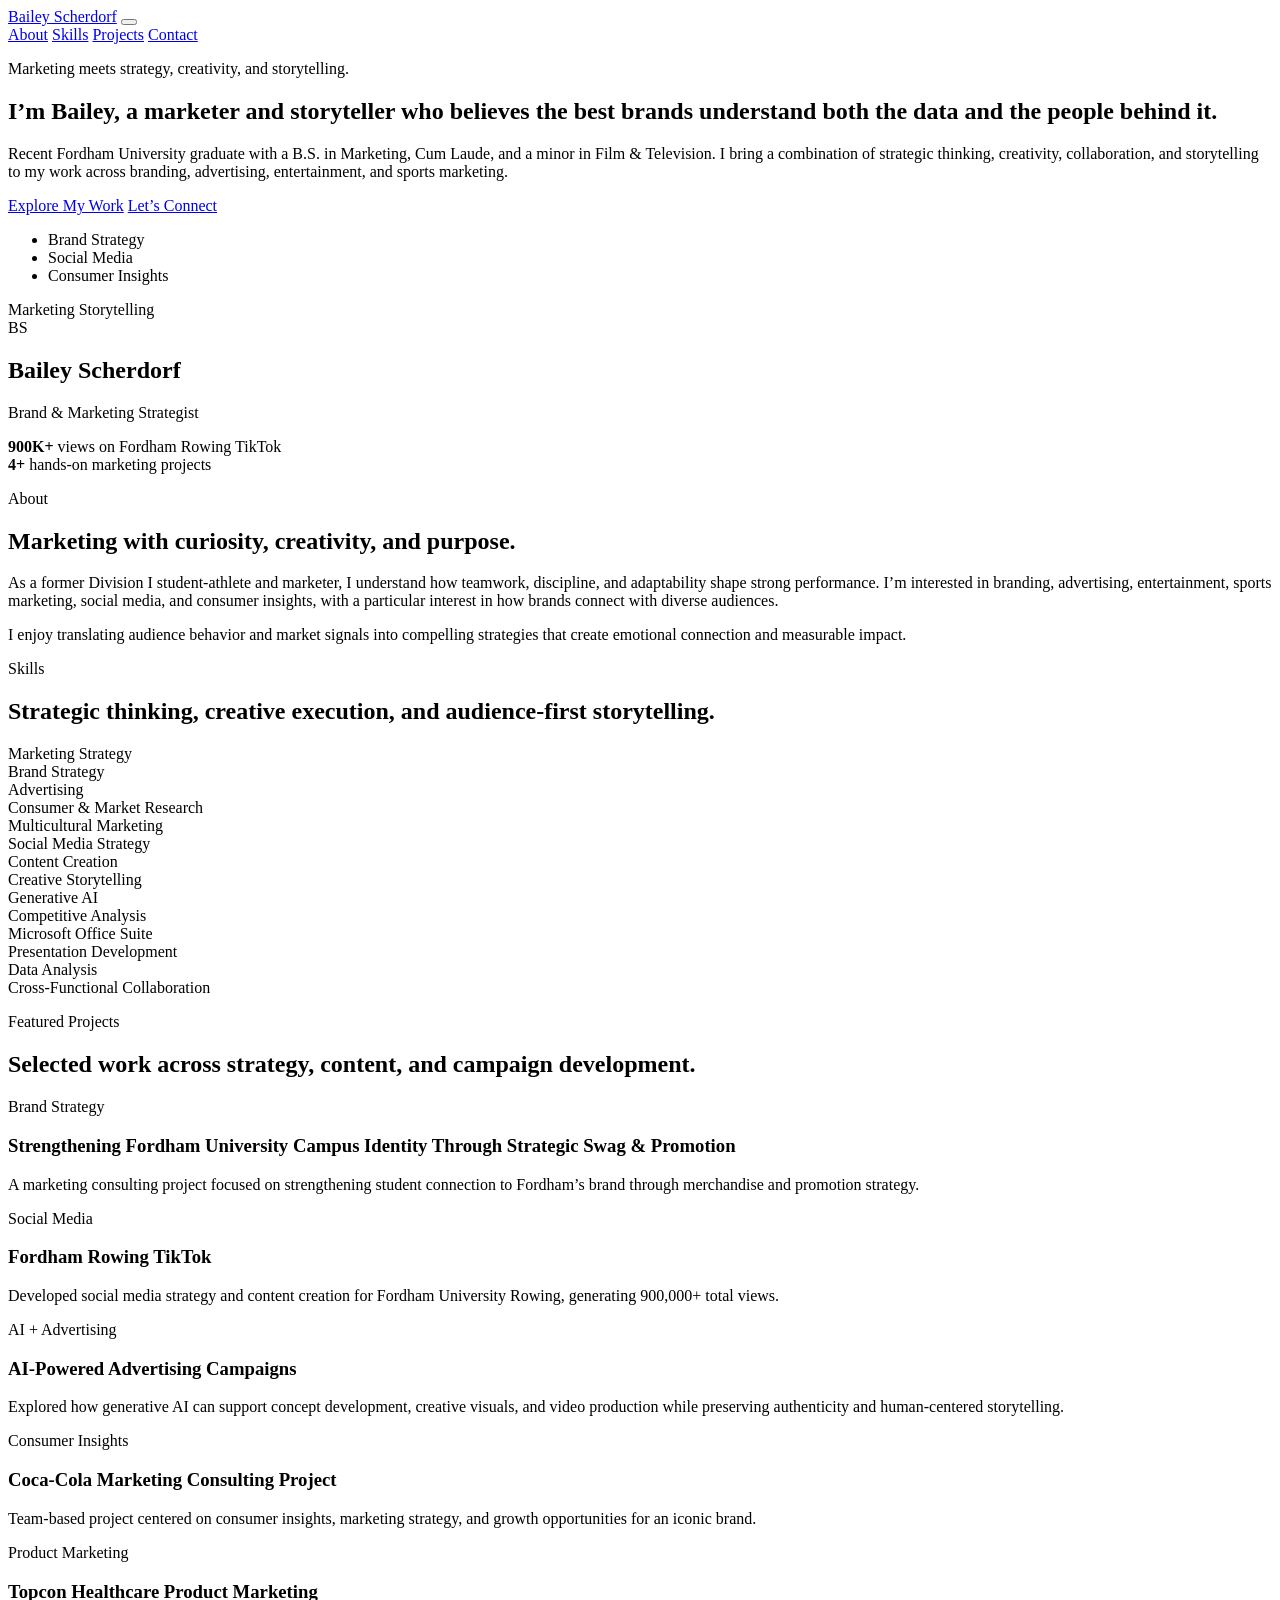
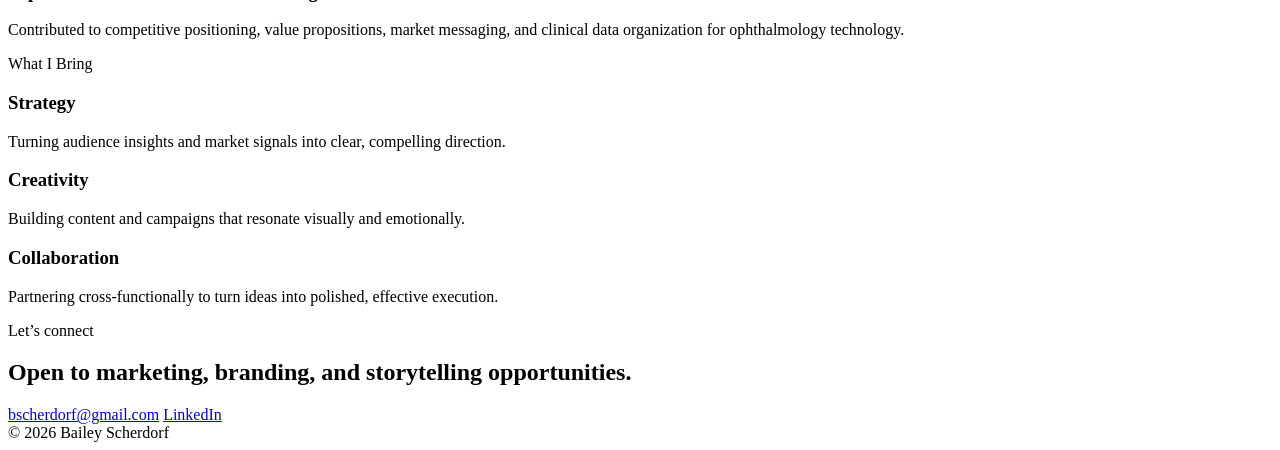
==== index.html @ f673b071 "Create portfolio website homepage" ====
<!DOCTYPE html>
<html lang="en">
  <head>
    <meta charset="UTF-8" />
    <meta name="viewport" content="width=device-width, initial-scale=1.0" />
    <meta
      name="description"
      content="Bailey Scherdorf is a marketer and storyteller focused on branding, advertising, sports marketing, and consumer insights."
    />
    <title>Bailey Scherdorf | Marketing Portfolio</title>
    <link rel="preconnect" href="https://fonts.googleapis.com" />
    <link rel="preconnect" href="https://fonts.gstatic.com" crossorigin />
    <link
      href="https://fonts.googleapis.com/css2?family=Inter:wght@400;500;600;700;800;900&display=swap"
      rel="stylesheet"
    />
    <link rel="stylesheet" href="styles.css" />
  </head>
  <body>
    <header class="site-header">
      <div class="container nav-wrap">
        <a href="#top" class="brand">Bailey Scherdorf</a>
        <button class="nav-toggle" aria-label="Toggle menu" aria-expanded="false">
          <span></span>
          <span></span>
          <span></span>
        </button>
        <nav class="site-nav">
          <a href="#about">About</a>
          <a href="#skills">Skills</a>
          <a href="#projects">Projects</a>
          <a href="#contact">Contact</a>
        </nav>
      </div>
    </header>

    <main id="top">
      <section class="hero">
        <div class="container hero-inner">
          <div class="hero-copy">
            <p class="eyebrow">Marketing meets strategy, creativity, and storytelling.</p>
            <h1>
              I’m Bailey, a marketer and storyteller who believes the best brands understand both
              the data and the people behind it.
            </h1>
            <p class="lead">
              Recent Fordham University graduate with a B.S. in Marketing, Cum Laude, and a minor
              in Film &amp; Television. I bring a combination of strategic thinking, creativity,
              collaboration, and storytelling to my work across branding, advertising, entertainment,
              and sports marketing.
            </p>
            <div class="cta-row">
              <a class="button primary" href="#projects">Explore My Work</a>
              <a class="button secondary" href="#contact">Let’s Connect</a>
            </div>
            <ul class="mini-list" aria-label="Core focus areas">
              <li>Brand Strategy</li>
              <li>Social Media</li>
              <li>Consumer Insights</li>
            </ul>
          </div>

          <div class="hero-panel" aria-label="Profile summary card">
            <div class="panel-top">
              <span class="badge">Marketing</span>
              <span class="badge soft">Storytelling</span>
            </div>
            <div class="profile-card">
              <div class="avatar">BS</div>
              <div>
                <h2>Bailey Scherdorf</h2>
                <p>Brand &amp; Marketing Strategist</p>
              </div>
            </div>
            <div class="stats-grid">
              <div>
                <strong>900K+</strong>
                <span>views on Fordham Rowing TikTok</span>
              </div>
              <div>
                <strong>4+</strong>
                <span>hands-on marketing projects</span>
              </div>
            </div>
          </div>
        </div>
      </section>

      <section id="about" class="section">
        <div class="container two-column">
          <div>
            <p class="section-label">About</p>
            <h2>Marketing with curiosity, creativity, and purpose.</h2>
          </div>
          <div>
            <p>
              As a former Division I student-athlete and marketer, I understand how teamwork,
              discipline, and adaptability shape strong performance. I’m interested in branding,
              advertising, entertainment, sports marketing, social media, and consumer insights,
              with a particular interest in how brands connect with diverse audiences.
            </p>
            <p>
              I enjoy translating audience behavior and market signals into compelling strategies that
              create emotional connection and measurable impact.
            </p>
          </div>
        </div>
      </section>

      <section id="skills" class="section alt">
        <div class="container">
          <p class="section-label">Skills</p>
          <h2>Strategic thinking, creative execution, and audience-first storytelling.</h2>
          <div class="skills-grid">
            <div class="skill-item">Marketing Strategy</div>
            <div class="skill-item">Brand Strategy</div>
            <div class="skill-item">Advertising</div>
            <div class="skill-item">Consumer &amp; Market Research</div>
            <div class="skill-item">Multicultural Marketing</div>
            <div class="skill-item">Social Media Strategy</div>
            <div class="skill-item">Content Creation</div>
            <div class="skill-item">Creative Storytelling</div>
            <div class="skill-item">Generative AI</div>
            <div class="skill-item">Competitive Analysis</div>
            <div class="skill-item">Microsoft Office Suite</div>
            <div class="skill-item">Presentation Development</div>
            <div class="skill-item">Data Analysis</div>
            <div class="skill-item">Cross-Functional Collaboration</div>
          </div>
        </div>
      </section>

      <section id="projects" class="section">
        <div class="container">
          <p class="section-label">Featured Projects</p>
          <h2>Selected work across strategy, content, and campaign development.</h2>

          <div class="projects-grid">
            <article class="project-card">
              <div class="project-tag">Brand Strategy</div>
              <h3>Strengthening Fordham University Campus Identity Through Strategic Swag &amp; Promotion</h3>
              <p>
                A marketing consulting project focused on strengthening student connection to
                Fordham’s brand through merchandise and promotion strategy.
              </p>
            </article>

            <article class="project-card">
              <div class="project-tag">Social Media</div>
              <h3>Fordham Rowing TikTok</h3>
              <p>
                Developed social media strategy and content creation for Fordham University Rowing,
                generating 900,000+ total views.
              </p>
            </article>

            <article class="project-card">
              <div class="project-tag">AI + Advertising</div>
              <h3>AI-Powered Advertising Campaigns</h3>
              <p>
                Explored how generative AI can support concept development, creative visuals, and
                video production while preserving authenticity and human-centered storytelling.
              </p>
            </article>

            <article class="project-card">
              <div class="project-tag">Consumer Insights</div>
              <h3>Coca-Cola Marketing Consulting Project</h3>
              <p>
                Team-based project centered on consumer insights, marketing strategy, and growth
                opportunities for an iconic brand.
              </p>
            </article>

            <article class="project-card">
              <div class="project-tag">Product Marketing</div>
              <h3>Topcon Healthcare Product Marketing</h3>
              <p>
                Contributed to competitive positioning, value propositions, market messaging, and
                clinical data organization for ophthalmology technology.
              </p>
            </article>
          </div>
        </div>
      </section>

      <section class="section alt">
        <div class="container">
          <p class="section-label">What I Bring</p>
          <div class="value-grid">
            <div class="value-card">
              <h3>Strategy</h3>
              <p>Turning audience insights and market signals into clear, compelling direction.</p>
            </div>
            <div class="value-card">
              <h3>Creativity</h3>
              <p>Building content and campaigns that resonate visually and emotionally.</p>
            </div>
            <div class="value-card">
              <h3>Collaboration</h3>
              <p>Partnering cross-functionally to turn ideas into polished, effective execution.</p>
            </div>
          </div>
        </div>
      </section>
    </main>

    <footer id="contact" class="site-footer">
      <div class="container footer-inner">
        <div>
          <p class="section-label">Let’s connect</p>
          <h2>Open to marketing, branding, and storytelling opportunities.</h2>
        </div>
        <div class="footer-links">
          <a href="mailto:bscherdorf@gmail.com">bscherdorf@gmail.com</a>
          <a href="https://www.linkedin.com/in/baileyscherdorf/" target="_blank" rel="noreferrer">LinkedIn</a>
        </div>
      </div>
      <div class="container bottom-bar">
        <span>© <span id="year"></span> Bailey Scherdorf</span>
      </div>
    </footer>

    <script src="script.js"></script>
  </body>
</html>
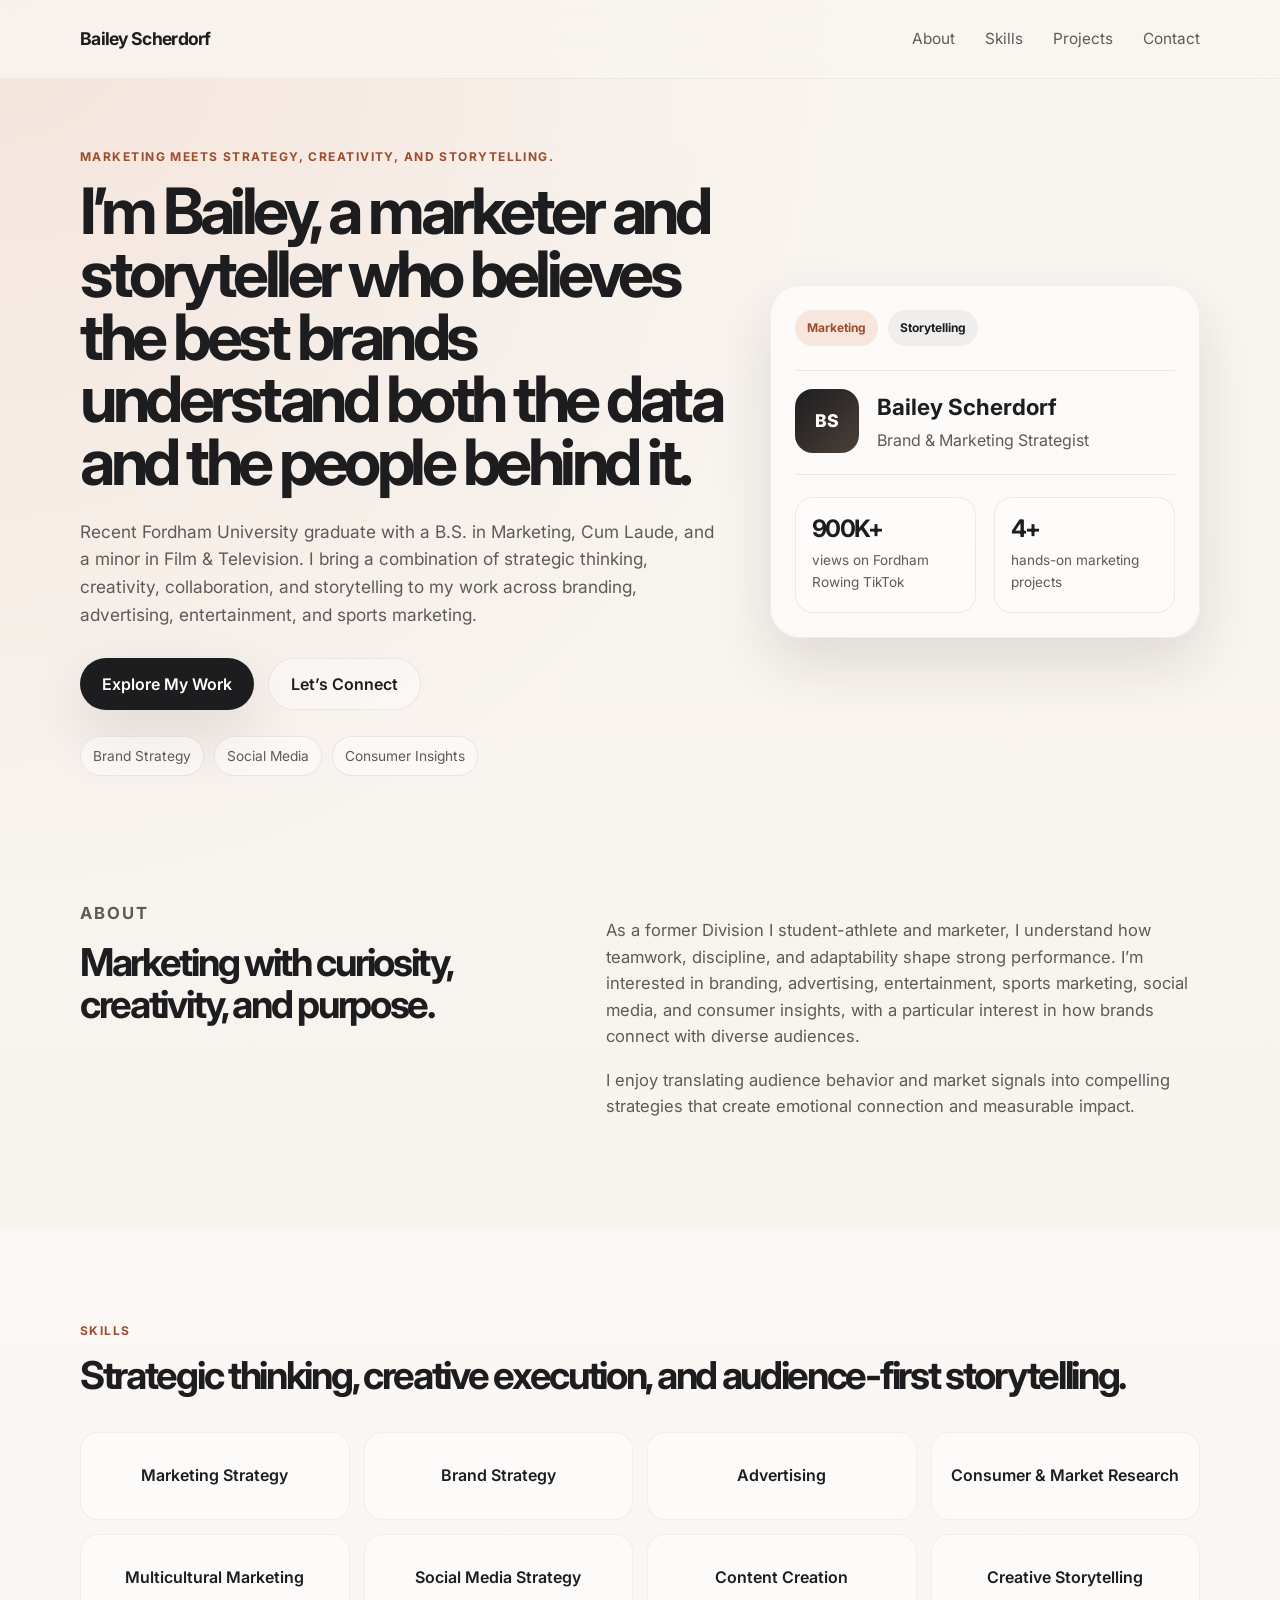
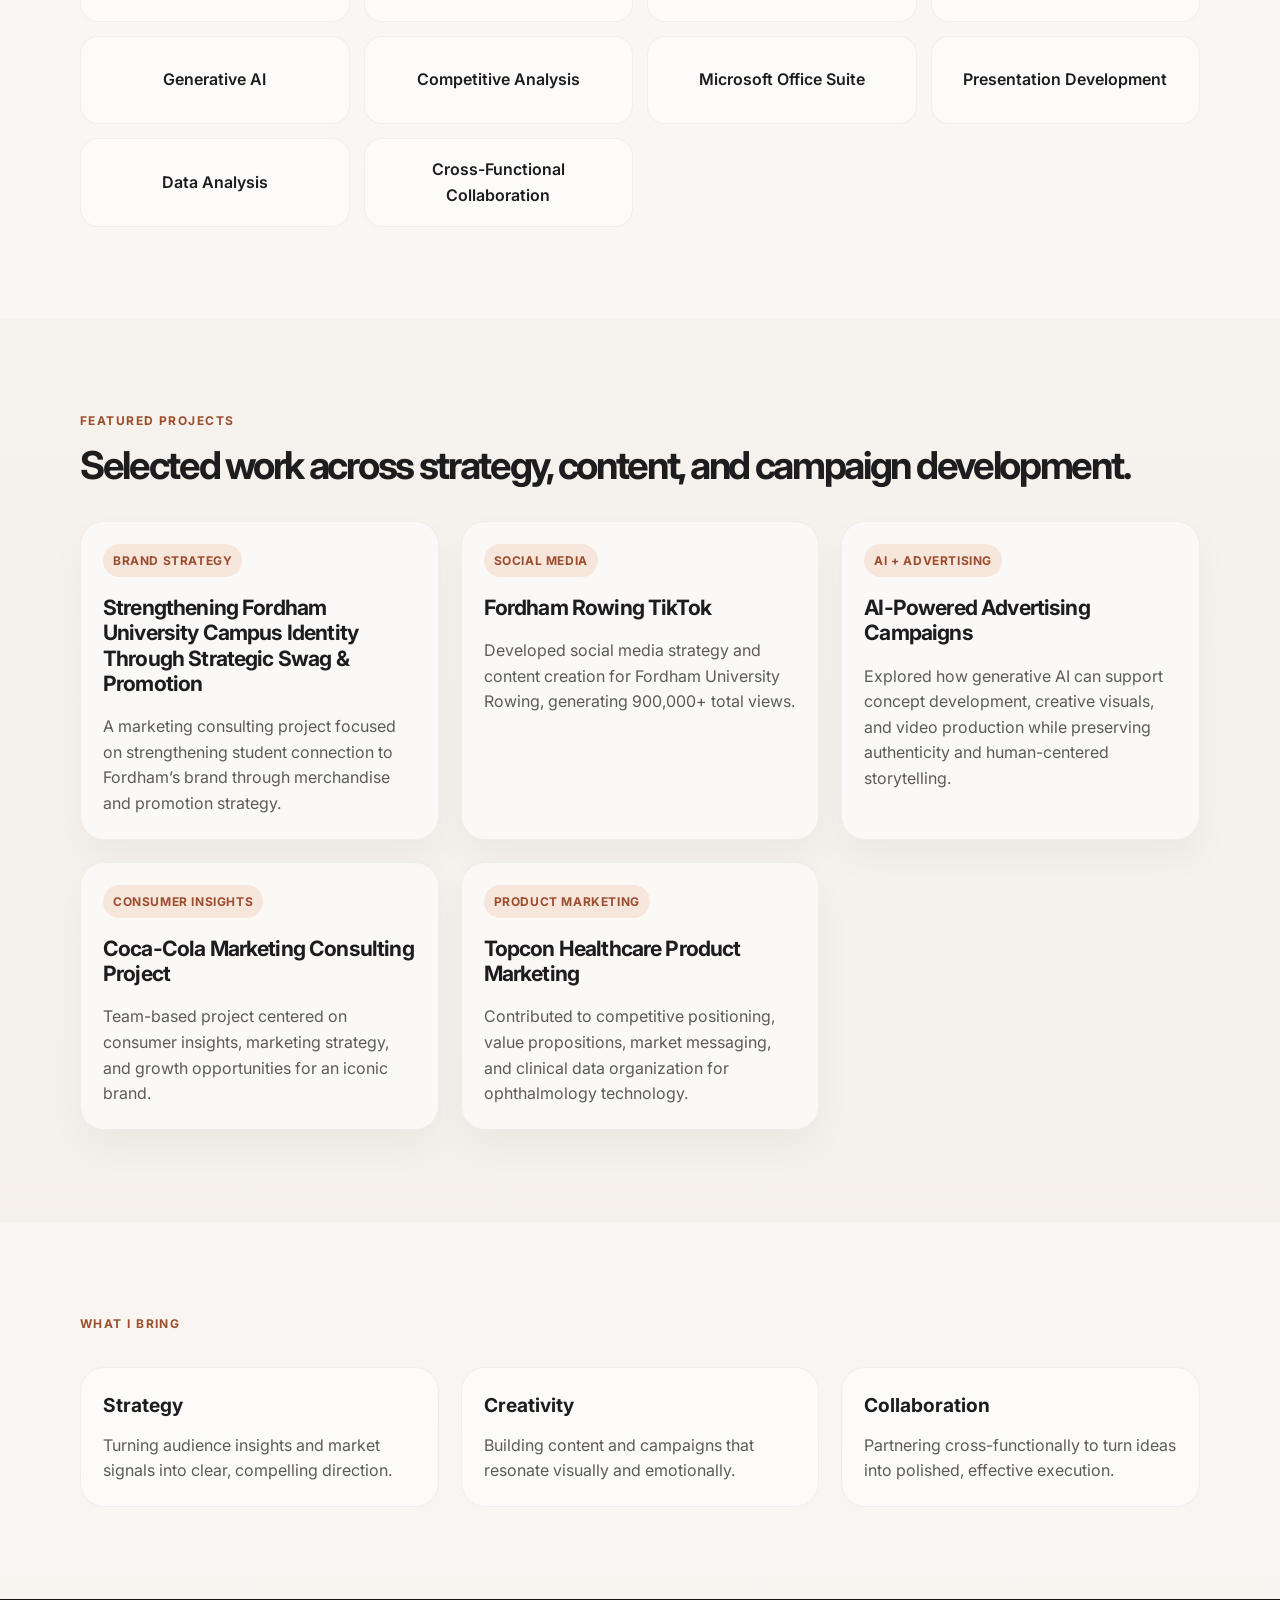
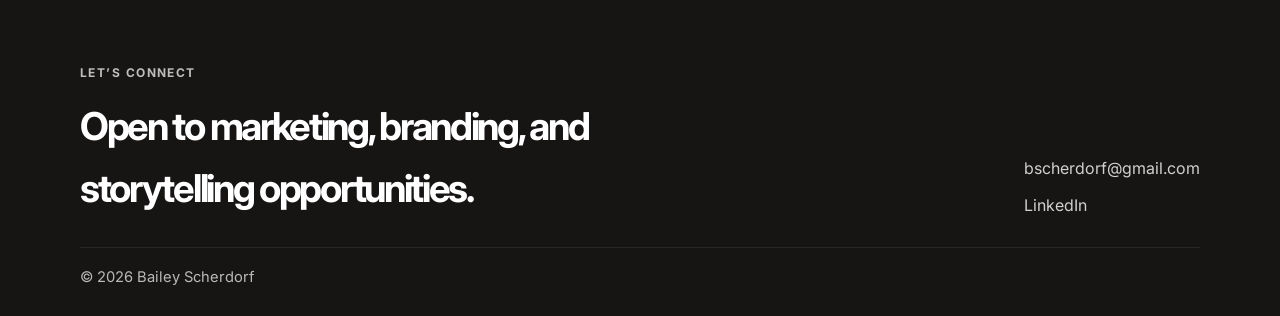
==== commit 33d7bd0b: "Add project detail pages and connect them from homepage" ====
--- a/index.html
+++ b/index.html
@@ -137,48 +137,53 @@
 
           <div class="projects-grid">
             <article class="project-card">
-              <div class="project-tag">Brand Strategy</div>
-              <h3>Strengthening Fordham University Campus Identity Through Strategic Swag &amp; Promotion</h3>
-              <p>
-                A marketing consulting project focused on strengthening student connection to
-                Fordham’s brand through merchandise and promotion strategy.
-              </p>
-            </article>
-
-            <article class="project-card">
-              <div class="project-tag">Social Media</div>
-              <h3>Fordham Rowing TikTok</h3>
-              <p>
-                Developed social media strategy and content creation for Fordham University Rowing,
-                generating 900,000+ total views.
-              </p>
-            </article>
-
-            <article class="project-card">
-              <div class="project-tag">AI + Advertising</div>
-              <h3>AI-Powered Advertising Campaigns</h3>
-              <p>
-                Explored how generative AI can support concept development, creative visuals, and
-                video production while preserving authenticity and human-centered storytelling.
-              </p>
-            </article>
-
-            <article class="project-card">
-              <div class="project-tag">Consumer Insights</div>
-              <h3>Coca-Cola Marketing Consulting Project</h3>
-              <p>
-                Team-based project centered on consumer insights, marketing strategy, and growth
-                opportunities for an iconic brand.
-              </p>
-            </article>
-
-            <article class="project-card">
-              <div class="project-tag">Product Marketing</div>
-              <h3>Topcon Healthcare Product Marketing</h3>
-              <p>
-                Contributed to competitive positioning, value propositions, market messaging, and
-                clinical data organization for ophthalmology technology.
-              </p>
+              <a href="projects/fordham-identity.html" class="project-card-link">
+                <div class="project-tag">Brand Strategy</div>
+                <h3>Strengthening Fordham University Campus Identity Through Strategic Swag &amp; Promotion</h3>
+                <p>
+                  A marketing consulting project focused on strengthening student connection to Fordham’s brand through merchandise and promotion strategy.
+                </p>
+              </a>
+            </article>
+
+            <article class="project-card">
+              <a href="projects/fordham-rowing.html" class="project-card-link">
+                <div class="project-tag">Social Media</div>
+                <h3>Fordham Rowing TikTok</h3>
+                <p>
+                  Developed social media strategy and content creation for Fordham University Rowing, generating 900,000+ total views.
+                </p>
+              </a>
+            </article>
+
+            <article class="project-card">
+              <a href="projects/ai-advertising.html" class="project-card-link">
+                <div class="project-tag">AI + Advertising</div>
+                <h3>AI-Powered Advertising Campaigns</h3>
+                <p>
+                  Explored how generative AI can support concept development, creative visuals, and video production while preserving authenticity and human-centered storytelling.
+                </p>
+              </a>
+            </article>
+
+            <article class="project-card">
+              <a href="projects/coca-cola.html" class="project-card-link">
+                <div class="project-tag">Consumer Insights</div>
+                <h3>Coca-Cola Marketing Consulting Project</h3>
+                <p>
+                  Team-based project centered on consumer insights, marketing strategy, and growth opportunities for an iconic brand.
+                </p>
+              </a>
+            </article>
+
+            <article class="project-card">
+              <a href="projects/topcon.html" class="project-card-link">
+                <div class="project-tag">Product Marketing</div>
+                <h3>Topcon Healthcare Product Marketing</h3>
+                <p>
+                  Contributed to competitive positioning, value propositions, market messaging, and clinical data organization for ophthalmology technology.
+                </p>
+              </a>
             </article>
           </div>
         </div>
--- a/styles.css
+++ b/styles.css
@@ -0,0 +1,648 @@
+:root {
+  --bg: #f4efe9;
+  --bg-soft: #fbf7f2;
+  --card: rgba(255, 255, 255, 0.72);
+  --card-strong: #ffffff;
+  --text: #1d1d1f;
+  --muted: #5e5b57;
+  --line: rgba(29, 29, 31, 0.08);
+  --accent: #ca6b3d;
+  --accent-dark: #9c4d2d;
+  --accent-soft: #f7e6dc;
+  --shadow: 0 24px 60px rgba(35, 24, 18, 0.12);
+}
+
+* {
+  box-sizing: border-box;
+}
+
+html {
+  scroll-behavior: smooth;
+}
+
+body {
+  margin: 0;
+  font-family: "Inter", sans-serif;
+  color: var(--text);
+  background:
+    radial-gradient(circle at top left, rgba(202, 107, 61, 0.12), transparent 24%),
+    linear-gradient(180deg, #f9f5f1 0%, #f4efe9 100%);
+  line-height: 1.6;
+}
+
+a {
+  color: inherit;
+  text-decoration: none;
+}
+
+img {
+  max-width: 100%;
+  display: block;
+}
+
+.container {
+  width: min(1120px, calc(100% - 32px));
+  margin: 0 auto;
+}
+
+.site-header {
+  position: sticky;
+  top: 0;
+  z-index: 20;
+  backdrop-filter: blur(18px);
+  background: rgba(249, 245, 241, 0.76);
+  border-bottom: 1px solid rgba(29, 29, 31, 0.05);
+}
+
+.nav-wrap {
+  display: flex;
+  align-items: center;
+  justify-content: space-between;
+  min-height: 78px;
+}
+
+.brand {
+  font-size: 1.1rem;
+  font-weight: 700;
+  letter-spacing: -0.04em;
+}
+
+.site-nav {
+  display: flex;
+  align-items: center;
+  gap: 30px;
+  color: var(--muted);
+  font-size: 0.96rem;
+}
+
+.site-nav a {
+  transition: color 0.2s ease;
+}
+
+.site-nav a:hover,
+.site-nav a:focus-visible {
+  color: var(--text);
+}
+
+.nav-toggle {
+  display: none;
+  width: 48px;
+  height: 48px;
+  border: 1px solid rgba(29, 29, 31, 0.08);
+  border-radius: 12px;
+  background: rgba(255, 255, 255, 0.5);
+  padding: 10px 12px;
+  cursor: pointer;
+}
+
+.nav-toggle span {
+  display: block;
+  width: 100%;
+  height: 2px;
+  background: var(--text);
+  margin: 5px 0;
+  border-radius: 999px;
+}
+
+.hero {
+  padding: 68px 0 32px;
+}
+
+.hero-inner {
+  display: grid;
+  grid-template-columns: 1.2fr 0.8fr;
+  align-items: center;
+  gap: 44px;
+}
+
+.eyebrow,
+.section-label,
+.meta-label {
+  margin: 0 0 14px;
+  color: var(--accent-dark);
+  font-weight: 700;
+  letter-spacing: 0.12em;
+  text-transform: uppercase;
+  font-size: 0.75rem;
+}
+
+.hero-copy h1 {
+  margin: 0;
+  font-size: clamp(2.5rem, 5vw, 5rem);
+  line-height: 0.98;
+  letter-spacing: -0.07em;
+  max-width: 720px;
+}
+
+.lead {
+  max-width: 640px;
+  font-size: 1.08rem;
+  color: var(--muted);
+  margin: 24px 0 30px;
+}
+
+.cta-row {
+  display: flex;
+  flex-wrap: wrap;
+  gap: 14px;
+  margin-bottom: 26px;
+}
+
+.button {
+  display: inline-flex;
+  align-items: center;
+  justify-content: center;
+  min-height: 52px;
+  padding: 0 22px;
+  border-radius: 999px;
+  font-weight: 600;
+  transition: transform 0.2s ease, box-shadow 0.2s ease;
+}
+
+.button:hover,
+.button:focus-visible {
+  transform: translateY(-1px);
+}
+
+.button.primary {
+  background: var(--text);
+  color: white;
+  box-shadow: var(--shadow);
+}
+
+.button.secondary {
+  background: rgba(255, 255, 255, 0.4);
+  border: 1px solid rgba(29, 29, 31, 0.08);
+}
+
+.mini-list {
+  list-style: none;
+  padding: 0;
+  margin: 0;
+  display: flex;
+  flex-wrap: wrap;
+  gap: 10px;
+  color: var(--muted);
+}
+
+.mini-list li {
+  background: rgba(255, 255, 255, 0.45);
+  border: 1px solid var(--line);
+  border-radius: 999px;
+  padding: 8px 12px;
+  font-size: 0.86rem;
+}
+
+.hero-panel {
+  background: rgba(255, 255, 255, 0.56);
+  border: 1px solid rgba(29, 29, 31, 0.05);
+  border-radius: 30px;
+  box-shadow: var(--shadow);
+  padding: 24px;
+}
+
+.panel-top {
+  display: flex;
+  gap: 10px;
+  flex-wrap: wrap;
+  margin-bottom: 24px;
+}
+
+.badge {
+  display: inline-flex;
+  align-items: center;
+  justify-content: center;
+  padding: 8px 12px;
+  border-radius: 999px;
+  background: var(--accent-soft);
+  color: var(--accent-dark);
+  font-size: 0.75rem;
+  font-weight: 700;
+}
+
+.badge.soft {
+  background: rgba(29, 29, 31, 0.05);
+  color: var(--text);
+}
+
+.profile-card {
+  display: flex;
+  align-items: center;
+  gap: 18px;
+  padding: 18px 0 20px;
+  border-top: 1px solid var(--line);
+  border-bottom: 1px solid var(--line);
+}
+
+.avatar {
+  width: 64px;
+  height: 64px;
+  display: grid;
+  place-items: center;
+  border-radius: 18px;
+  background: linear-gradient(135deg, #1d1d1f 0%, #4b4039 100%);
+  color: white;
+  font-size: 1.1rem;
+  font-weight: 800;
+}
+
+.profile-card h2 {
+  margin: 0;
+  font-size: 1.4rem;
+}
+
+.profile-card p {
+  margin: 4px 0 0;
+  color: var(--muted);
+}
+
+.stats-grid {
+  display: grid;
+  grid-template-columns: repeat(2, minmax(0, 1fr));
+  gap: 18px;
+  margin-top: 22px;
+}
+
+.stats-grid div {
+  padding: 18px 16px;
+  border-radius: 18px;
+  background: rgba(255, 255, 255, 0.45);
+  border: 1px solid var(--line);
+}
+
+.stats-grid strong {
+  display: block;
+  font-size: 1.5rem;
+  line-height: 1.1;
+  letter-spacing: -0.06em;
+}
+
+.stats-grid span {
+  display: block;
+  margin-top: 8px;
+  color: var(--muted);
+  font-size: 0.85rem;
+}
+
+.section {
+  padding: 92px 0;
+}
+
+.section.alt {
+  background: rgba(255, 255, 255, 0.32);
+}
+
+.two-column {
+  display: grid;
+  grid-template-columns: 0.9fr 1.1fr;
+  gap: 40px;
+  align-items: start;
+}
+
+.two-column h2,
+.section h2,
+.project-hero h1 {
+  margin: 0;
+  font-size: clamp(2rem, 3vw, 3rem);
+  line-height: 1.1;
+  letter-spacing: -0.06em;
+}
+
+.two-column p,
+.project-section p,
+.project-section li {
+  color: var(--muted);
+  font-size: 1.04rem;
+}
+
+.skills-grid {
+  margin-top: 36px;
+  display: grid;
+  grid-template-columns: repeat(4, minmax(0, 1fr));
+  gap: 14px;
+}
+
+.skill-item {
+  display: flex;
+  align-items: center;
+  justify-content: center;
+  min-height: 88px;
+  padding: 18px 14px;
+  border-radius: 18px;
+  text-align: center;
+  font-weight: 600;
+  background: rgba(255, 255, 255, 0.5);
+  border: 1px solid rgba(29, 29, 31, 0.05);
+  color: var(--text);
+}
+
+.projects-grid {
+  margin-top: 34px;
+  display: grid;
+  grid-template-columns: repeat(3, minmax(0, 1fr));
+  gap: 22px;
+}
+
+.project-card {
+  display: flex;
+  flex-direction: column;
+  background: rgba(255, 255, 255, 0.56);
+  border: 1px solid rgba(29, 29, 31, 0.05);
+  border-radius: 24px;
+  box-shadow: 0 18px 38px rgba(31, 16, 13, 0.04);
+  transition: transform 0.2s ease, box-shadow 0.2s ease;
+}
+
+.project-card:hover,
+.project-card:focus-within {
+  transform: translateY(-2px);
+  box-shadow: 0 24px 42px rgba(31, 16, 13, 0.08);
+}
+
+.project-card-link {
+  display: flex;
+  flex-direction: column;
+  gap: 18px;
+  height: 100%;
+  padding: 22px;
+}
+
+.project-tag {
+  width: fit-content;
+  padding: 7px 10px;
+  border-radius: 999px;
+  background: var(--accent-soft);
+  color: var(--accent-dark);
+  font-weight: 700;
+  font-size: 0.75rem;
+  letter-spacing: 0.05em;
+  text-transform: uppercase;
+}
+
+.project-card h3 {
+  margin: 0;
+  font-size: 1.32rem;
+  line-height: 1.2;
+  letter-spacing: -0.04em;
+}
+
+.project-card p {
+  margin: 0;
+  color: var(--muted);
+}
+
+.value-grid {
+  margin-top: 34px;
+  display: grid;
+  grid-template-columns: repeat(3, minmax(0, 1fr));
+  gap: 22px;
+}
+
+.value-card {
+  background: rgba(255, 255, 255, 0.56);
+  border: 1px solid rgba(29, 29, 31, 0.05);
+  border-radius: 24px;
+  padding: 22px;
+}
+
+.value-card h3 {
+  margin: 0 0 12px;
+  font-size: 1.2rem;
+}
+
+.value-card p {
+  margin: 0;
+  color: var(--muted);
+}
+
+.project-hero {
+  padding: 72px 0 24px;
+}
+
+.project-hero-inner {
+  display: grid;
+  grid-template-columns: 1.3fr 0.7fr;
+  gap: 28px;
+  align-items: end;
+}
+
+.back-link {
+  display: inline-block;
+  margin-bottom: 24px;
+  color: var(--muted);
+  font-weight: 600;
+}
+
+.project-hero h1 {
+  max-width: 740px;
+}
+
+.project-meta {
+  display: grid;
+  gap: 18px;
+  padding: 22px;
+  background: rgba(255, 255, 255, 0.52);
+  border: 1px solid rgba(29, 29, 31, 0.05);
+  border-radius: 24px;
+}
+
+.project-meta p {
+  margin: 0;
+  color: var(--muted);
+}
+
+.project-section {
+  padding: 32px 0 52px;
+}
+
+.project-section.alt {
+  background: rgba(255, 255, 255, 0.28);
+}
+
+.narrow {
+  max-width: 780px;
+}
+
+.project-section h2 {
+  margin: 0 0 16px;
+  font-size: clamp(1.9rem, 2.5vw, 2.5rem);
+  letter-spacing: -0.06em;
+}
+
+.project-section p,
+.project-section li,
+.approach-list li,
+.recommendations p,
+.theme-card p,
+.insight-card p {
+  color: var(--muted);
+}
+
+.approach-list,
+.recommendations {
+  margin: 0;
+  padding-left: 18px;
+}
+
+.approach-list li,
+.rec-item {
+  margin-bottom: 14px;
+}
+
+.rec-item h3,
+.insight-card h3,
+.theme-card h3 {
+  margin: 0 0 8px;
+  font-size: 1.15rem;
+  letter-spacing: -0.04em;
+}
+
+.insights-grid,
+.content-themes {
+  display: grid;
+  grid-template-columns: repeat(3, minmax(0, 1fr));
+  gap: 18px;
+  margin-top: 18px;
+}
+
+.insight-card,
+.theme-card {
+  padding: 22px;
+  border-radius: 22px;
+  background: rgba(255, 255, 255, 0.52);
+  border: 1px solid rgba(29, 29, 31, 0.05);
+}
+
+.theme-card {
+  min-height: 180px;
+}
+
+.rec-item {
+  padding: 18px 0;
+  border-bottom: 1px solid rgba(29, 29, 31, 0.06);
+}
+
+.rec-item:last-child {
+  border-bottom: none;
+}
+
+.project-nav {
+  padding: 0 0 64px;
+}
+
+.site-footer {
+  background: #171414;
+  color: white;
+  padding-top: 64px;
+}
+
+.footer-inner {
+  display: flex;
+  align-items: end;
+  justify-content: space-between;
+  gap: 24px;
+  padding-bottom: 28px;
+}
+
+.site-footer .section-label {
+  color: rgba(255, 255, 255, 0.72);
+}
+
+.site-footer h2 {
+  margin: 0;
+  max-width: 620px;
+  font-size: clamp(2rem, 3vw, 3rem);
+  letter-spacing: -0.06em;
+}
+
+.footer-links {
+  display: flex;
+  flex-direction: column;
+  align-items: flex-start;
+  gap: 12px;
+  color: rgba(255, 255, 255, 0.8);
+}
+
+.bottom-bar {
+  padding: 18px 0 26px;
+  border-top: 1px solid rgba(255, 255, 255, 0.08);
+  color: rgba(255, 255, 255, 0.7);
+  font-size: 0.92rem;
+}
+
+@media (max-width: 980px) {
+  .hero-inner,
+  .two-column,
+  .projects-grid,
+  .value-grid,
+  .skills-grid,
+  .project-hero-inner,
+  .insights-grid,
+  .content-themes {
+    grid-template-columns: 1fr 1fr;
+  }
+
+  .hero-inner,
+  .project-hero-inner {
+    grid-template-columns: 1fr;
+  }
+
+  .skills-grid {
+    grid-template-columns: repeat(2, minmax(0, 1fr));
+  }
+
+  .projects-grid,
+  .value-grid,
+  .insights-grid,
+  .content-themes {
+    grid-template-columns: 1fr 1fr;
+  }
+}
+
+@media (max-width: 720px) {
+  .nav-toggle {
+    display: block;
+  }
+
+  .site-nav {
+    position: absolute;
+    left: 16px;
+    right: 16px;
+    top: 78px;
+    display: none;
+    flex-direction: column;
+    align-items: flex-start;
+    gap: 18px;
+    padding: 18px 20px;
+    background: rgba(249, 245, 241, 0.98);
+    border: 1px solid rgba(29, 29, 31, 0.05);
+    border-radius: 18px;
+    box-shadow: var(--shadow);
+  }
+
+  .site-nav.open {
+    display: flex;
+  }
+
+  .skills-grid,
+  .projects-grid,
+  .value-grid,
+  .two-column,
+  .stats-grid,
+  .insights-grid,
+  .content-themes {
+    grid-template-columns: 1fr;
+  }
+
+  .hero {
+    padding-top: 42px;
+  }
+
+  .section {
+    padding: 72px 0;
+  }
+
+  .footer-inner {
+    display: block;
+  }
+}
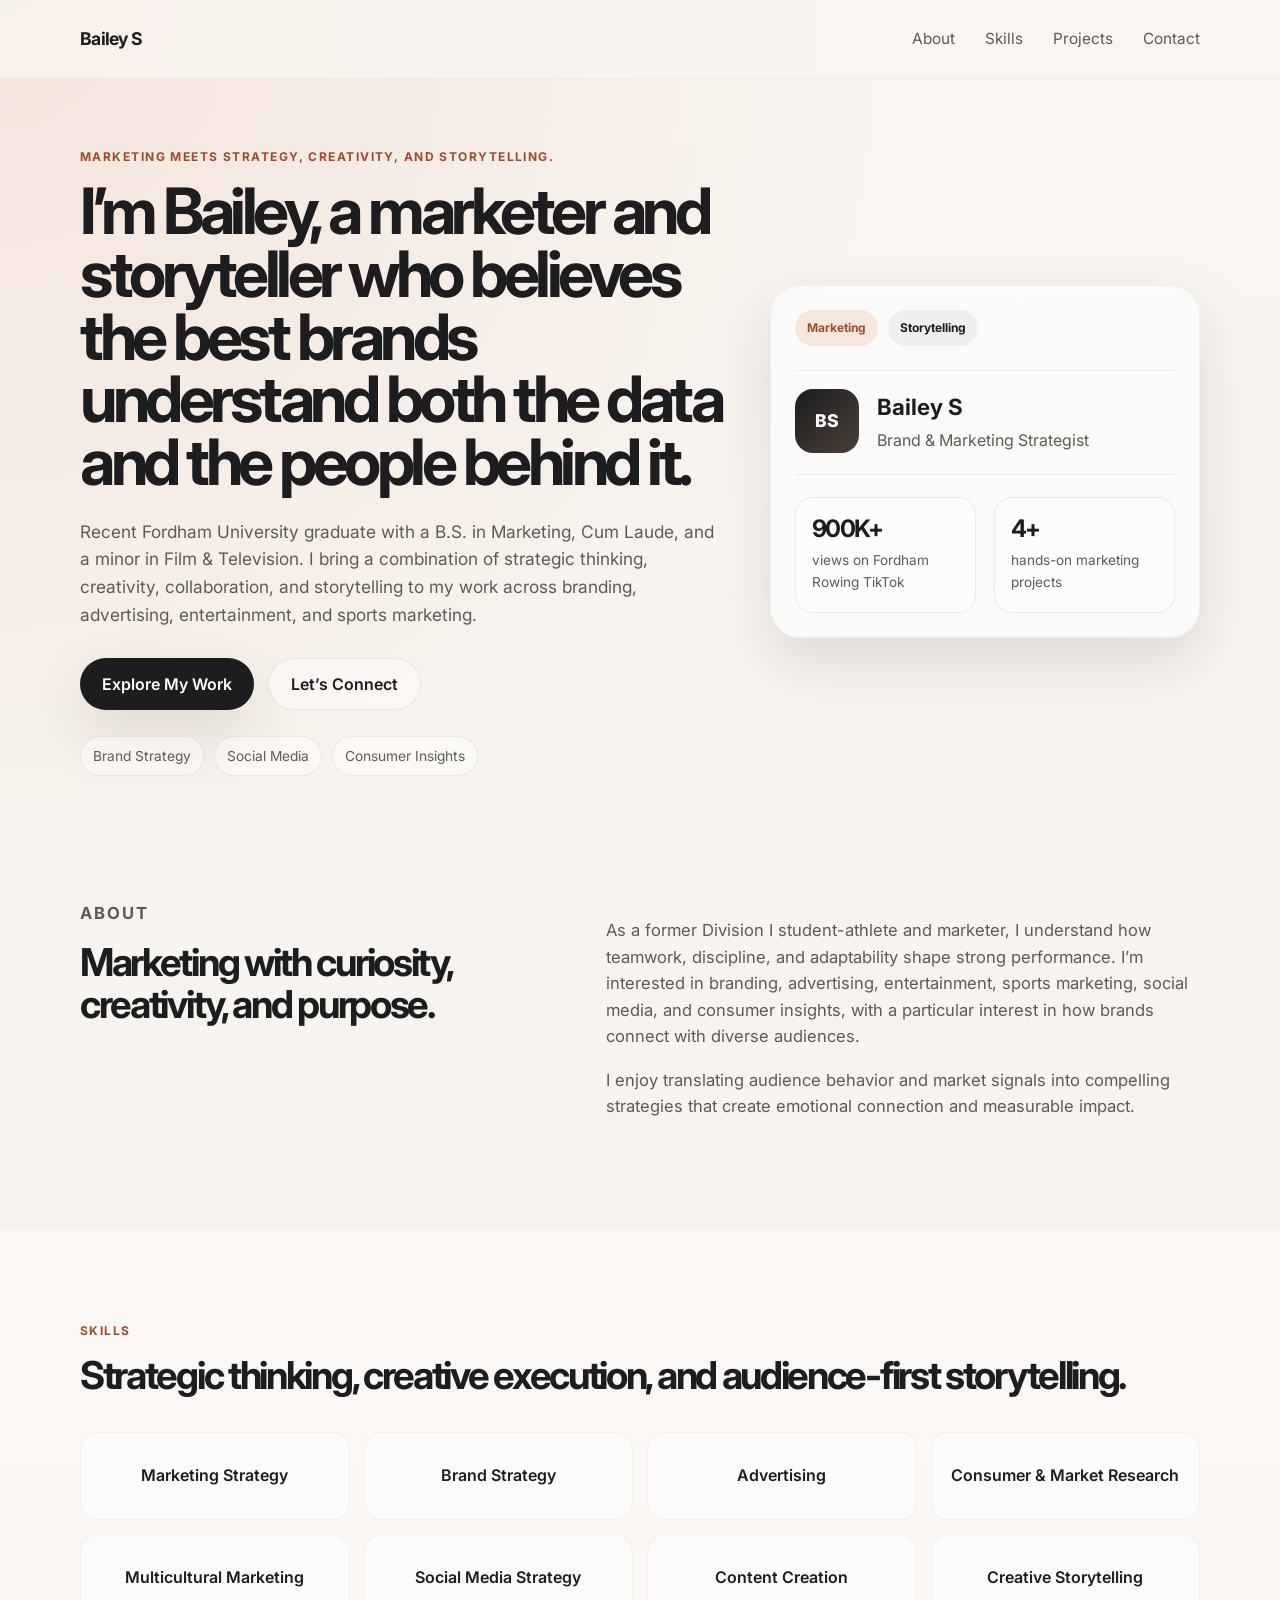
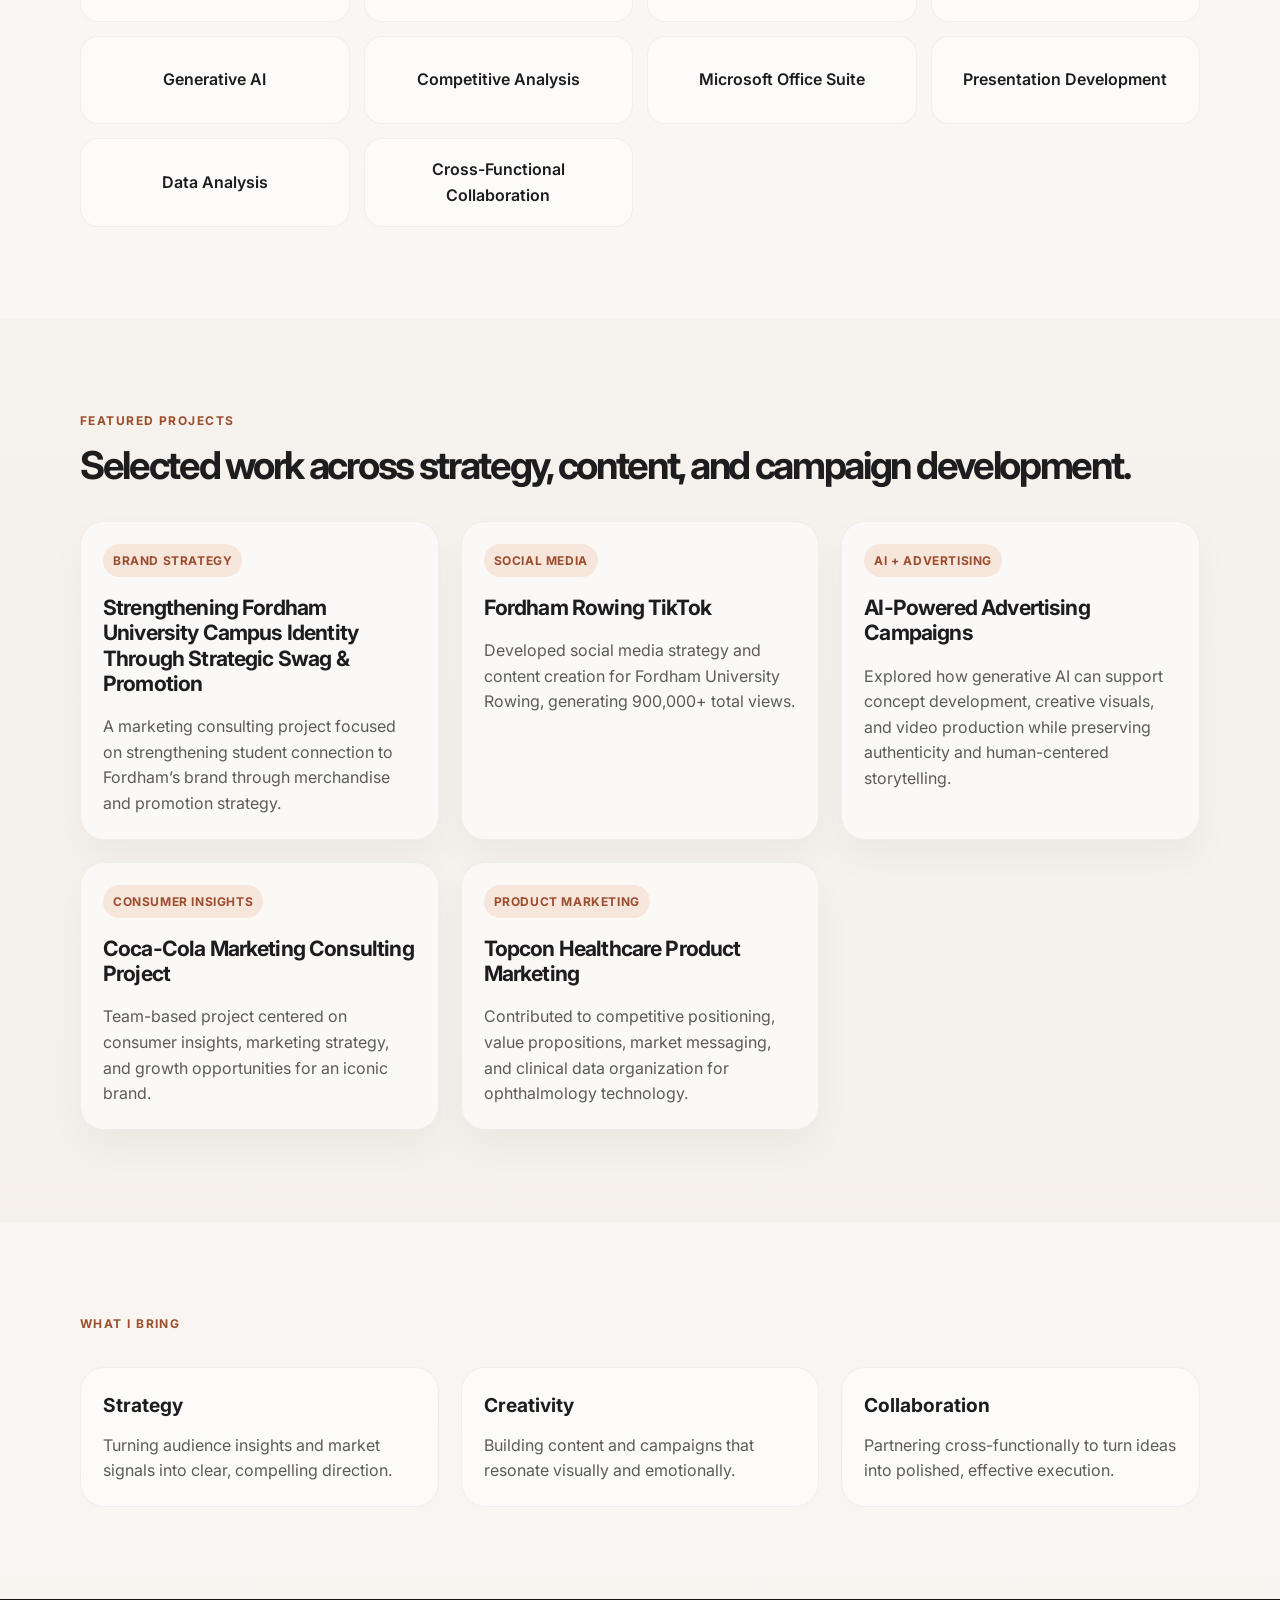
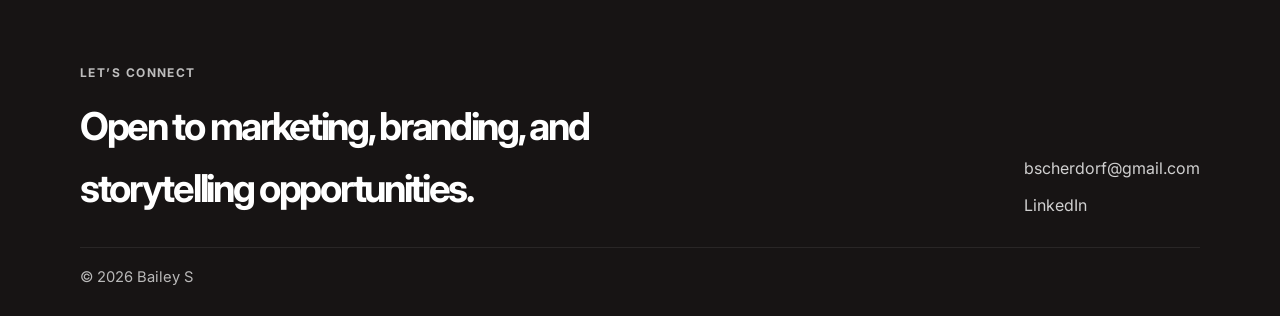
==== commit 793525bf: "Rename site branding from Bailey Scherdorf to Bailey S across the portfolio" ====
--- a/index.html
+++ b/index.html
@@ -7,7 +7,7 @@
       name="description"
       content="Bailey Scherdorf is a marketer and storyteller focused on branding, advertising, sports marketing, and consumer insights."
     />
-    <title>Bailey Scherdorf | Marketing Portfolio</title>
+    <title>Bailey S | Marketing Portfolio</title>
     <link rel="preconnect" href="https://fonts.googleapis.com" />
     <link rel="preconnect" href="https://fonts.gstatic.com" crossorigin />
     <link
@@ -19,7 +19,7 @@
   <body>
     <header class="site-header">
       <div class="container nav-wrap">
-        <a href="#top" class="brand">Bailey Scherdorf</a>
+        <a href="#top" class="brand">Bailey S</a>
         <button class="nav-toggle" aria-label="Toggle menu" aria-expanded="false">
           <span></span>
           <span></span>
@@ -68,7 +68,7 @@
             <div class="profile-card">
               <div class="avatar">BS</div>
               <div>
-                <h2>Bailey Scherdorf</h2>
+                <h2>Bailey S</h2>
                 <p>Brand &amp; Marketing Strategist</p>
               </div>
             </div>
@@ -222,7 +222,7 @@
         </div>
       </div>
       <div class="container bottom-bar">
-        <span>© <span id="year"></span> Bailey Scherdorf</span>
+        <span>© <span id="year"></span> Bailey S</span>
       </div>
     </footer>
 
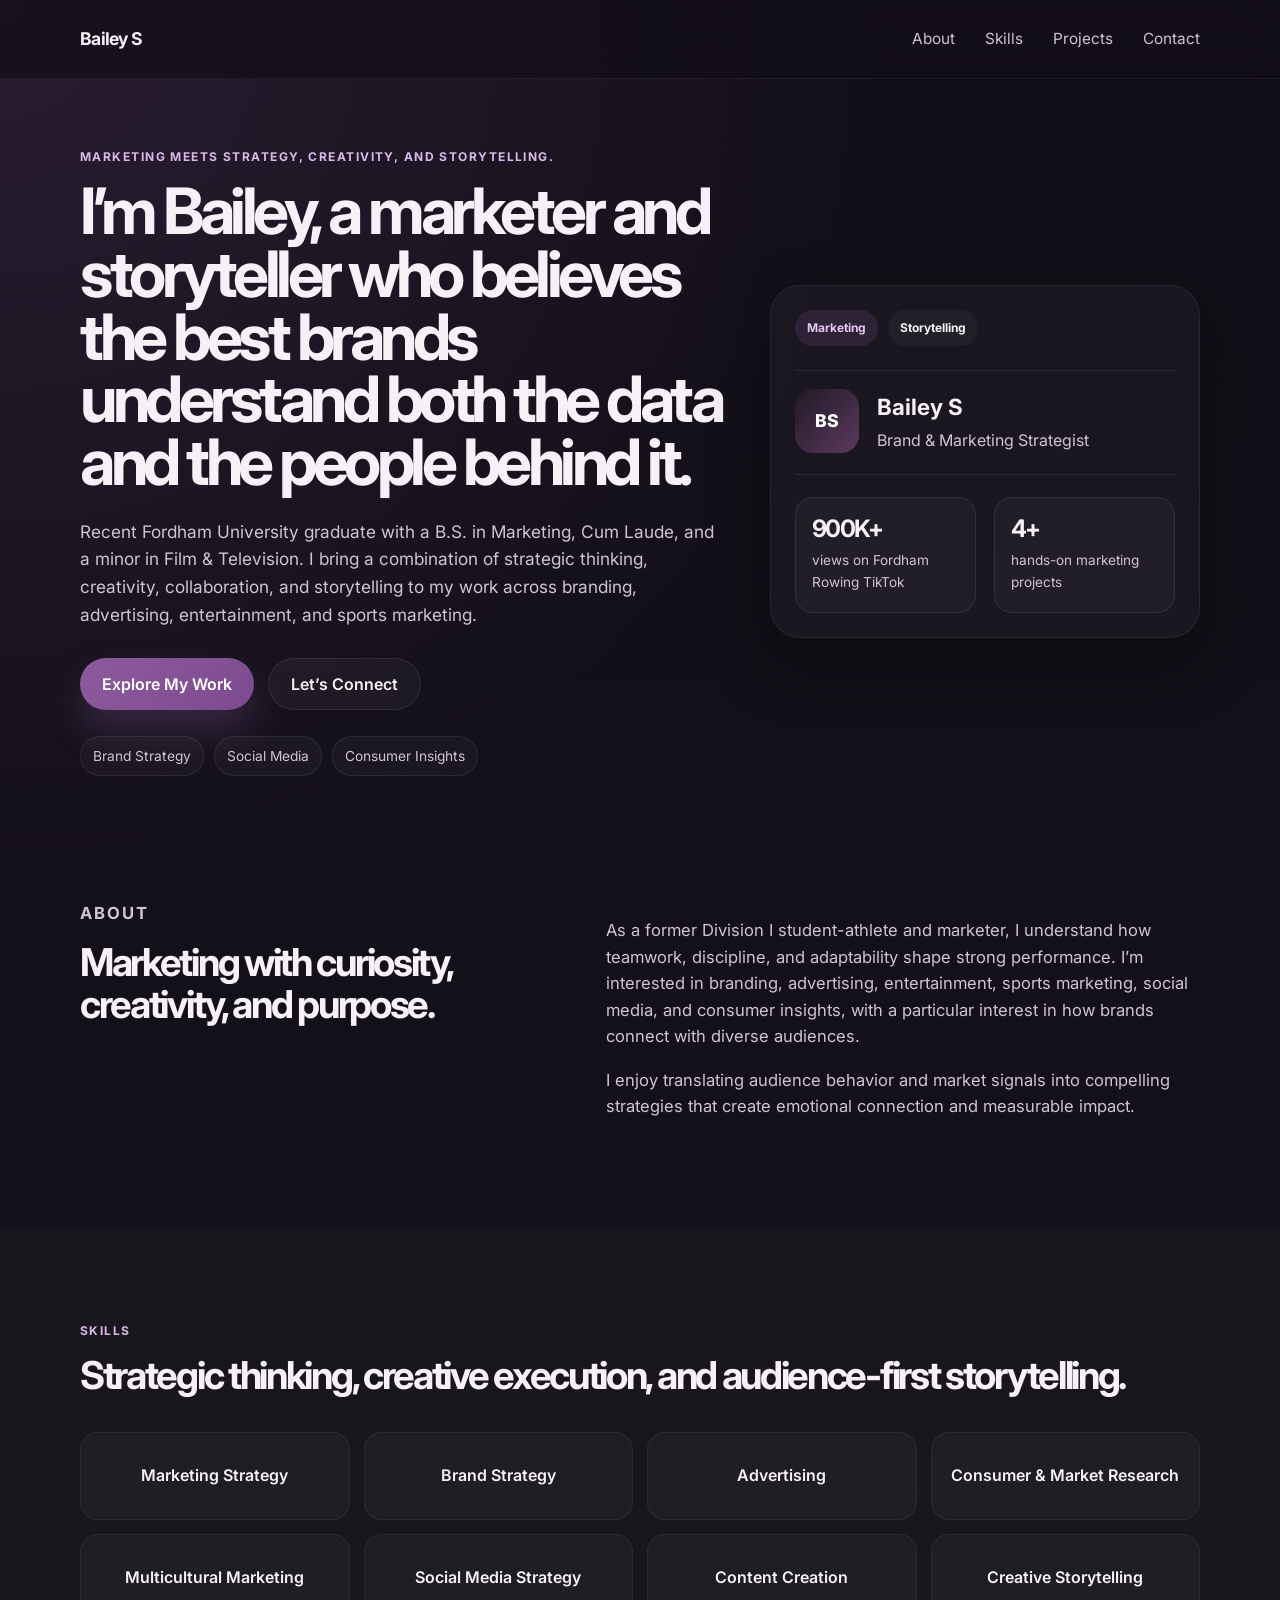
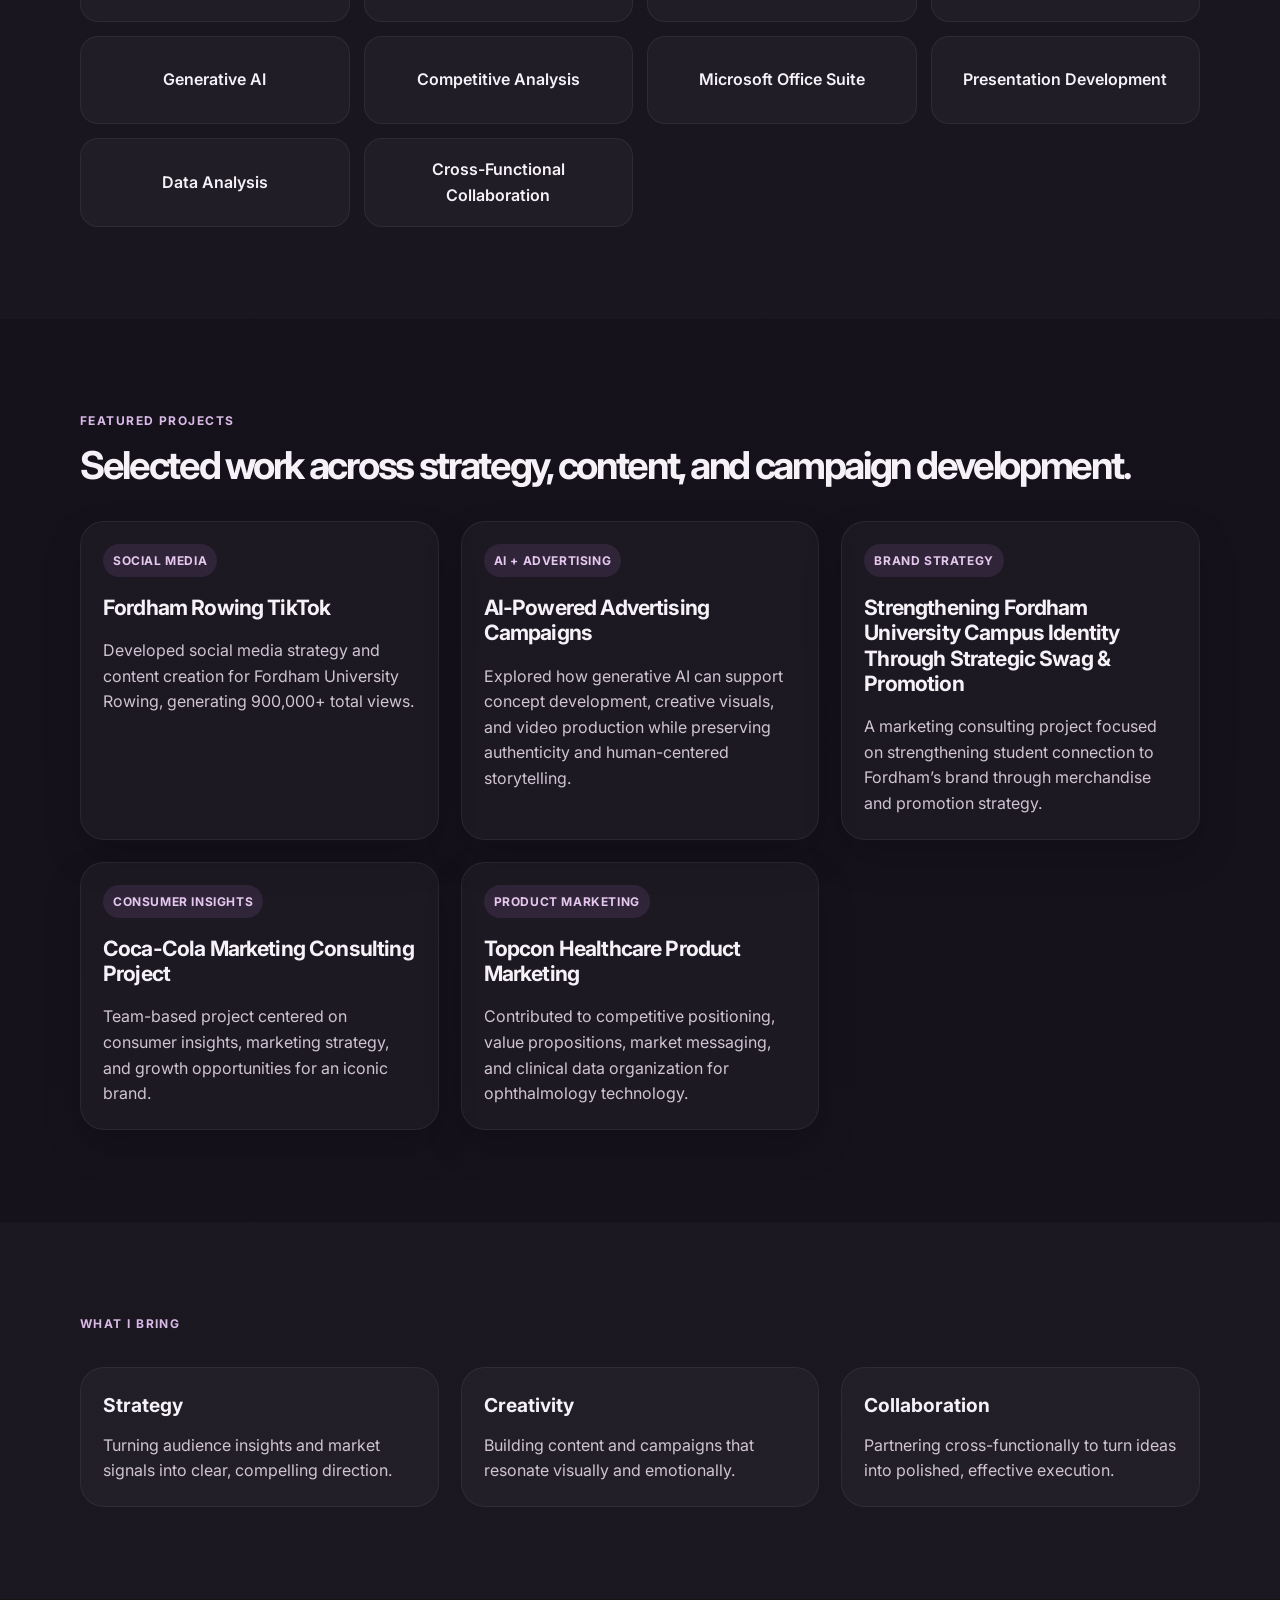
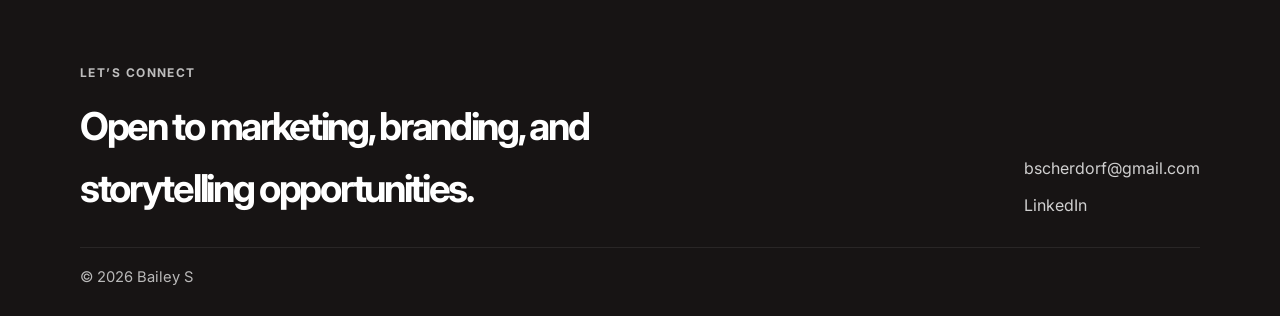
==== commit 5f928487: "Reorder the homepage project cards to the exact requested sequence without altering any project cont" ====
--- a/index.html
+++ b/index.html
@@ -137,31 +137,31 @@
 
           <div class="projects-grid">
             <article class="project-card">
+              <a href="projects/fordham-rowing.html" class="project-card-link">
+                <div class="project-tag">Social Media</div>
+                <h3>Fordham Rowing TikTok</h3>
+                <p>
+                  Developed social media strategy and content creation for Fordham University Rowing, generating 900,000+ total views.
+                </p>
+              </a>
+            </article>
+
+            <article class="project-card">
+              <a href="projects/ai-advertising.html" class="project-card-link">
+                <div class="project-tag">AI + Advertising</div>
+                <h3>AI-Powered Advertising Campaigns</h3>
+                <p>
+                  Explored how generative AI can support concept development, creative visuals, and video production while preserving authenticity and human-centered storytelling.
+                </p>
+              </a>
+            </article>
+
+            <article class="project-card">
               <a href="projects/fordham-identity.html" class="project-card-link">
                 <div class="project-tag">Brand Strategy</div>
                 <h3>Strengthening Fordham University Campus Identity Through Strategic Swag &amp; Promotion</h3>
                 <p>
                   A marketing consulting project focused on strengthening student connection to Fordham’s brand through merchandise and promotion strategy.
-                </p>
-              </a>
-            </article>
-
-            <article class="project-card">
-              <a href="projects/fordham-rowing.html" class="project-card-link">
-                <div class="project-tag">Social Media</div>
-                <h3>Fordham Rowing TikTok</h3>
-                <p>
-                  Developed social media strategy and content creation for Fordham University Rowing, generating 900,000+ total views.
-                </p>
-              </a>
-            </article>
-
-            <article class="project-card">
-              <a href="projects/ai-advertising.html" class="project-card-link">
-                <div class="project-tag">AI + Advertising</div>
-                <h3>AI-Powered Advertising Campaigns</h3>
-                <p>
-                  Explored how generative AI can support concept development, creative visuals, and video production while preserving authenticity and human-centered storytelling.
                 </p>
               </a>
             </article>
--- a/styles.css
+++ b/styles.css
@@ -1,15 +1,15 @@
 :root {
-  --bg: #f4efe9;
-  --bg-soft: #fbf7f2;
-  --card: rgba(255, 255, 255, 0.72);
-  --card-strong: #ffffff;
-  --text: #1d1d1f;
-  --muted: #5e5b57;
-  --line: rgba(29, 29, 31, 0.08);
-  --accent: #ca6b3d;
-  --accent-dark: #9c4d2d;
-  --accent-soft: #f7e6dc;
-  --shadow: 0 24px 60px rgba(35, 24, 18, 0.12);
+  --bg: #120f18;
+  --bg-soft: #1a1521;
+  --card: rgba(31, 24, 35, 0.88);
+  --card-strong: #211b26;
+  --text: #f5f1f7;
+  --muted: #d0c4d4;
+  --line: rgba(255, 255, 255, 0.08);
+  --accent: #8d5b9d;
+  --accent-dark: #a76bb0;
+  --accent-soft: rgba(141, 91, 157, 0.2);
+  --shadow: 0 24px 60px rgba(7, 5, 9, 0.45);
 }
 
 * {
@@ -25,9 +25,13 @@
   font-family: "Inter", sans-serif;
   color: var(--text);
   background:
-    radial-gradient(circle at top left, rgba(202, 107, 61, 0.12), transparent 24%),
-    linear-gradient(180deg, #f9f5f1 0%, #f4efe9 100%);
+    radial-gradient(circle at top left, rgba(141, 91, 157, 0.18), transparent 24%),
+    linear-gradient(180deg, #120f18 0%, #17131d 100%);
   line-height: 1.6;
+}
+
+section[id] {
+  scroll-margin-top: 96px;
 }
 
 a {
@@ -38,6 +42,11 @@
 img {
   max-width: 100%;
   display: block;
+}
+
+:focus-visible {
+  outline: 3px solid rgba(167, 107, 176, 0.75);
+  outline-offset: 3px;
 }
 
 .container {
@@ -50,8 +59,8 @@
   top: 0;
   z-index: 20;
   backdrop-filter: blur(18px);
-  background: rgba(249, 245, 241, 0.76);
-  border-bottom: 1px solid rgba(29, 29, 31, 0.05);
+  background: rgba(18, 15, 24, 0.72);
+  border-bottom: 1px solid rgba(255, 255, 255, 0.06);
 }
 
 .nav-wrap {
@@ -88,9 +97,9 @@
   display: none;
   width: 48px;
   height: 48px;
-  border: 1px solid rgba(29, 29, 31, 0.08);
+  border: 1px solid rgba(255, 255, 255, 0.08);
   border-radius: 12px;
-  background: rgba(255, 255, 255, 0.5);
+  background: rgba(255, 255, 255, 0.04);
   padding: 10px 12px;
   cursor: pointer;
 }
@@ -119,7 +128,7 @@
 .section-label,
 .meta-label {
   margin: 0 0 14px;
-  color: var(--accent-dark);
+  color: #d9b9e7;
   font-weight: 700;
   letter-spacing: 0.12em;
   text-transform: uppercase;
@@ -165,14 +174,14 @@
 }
 
 .button.primary {
-  background: var(--text);
+  background: linear-gradient(135deg, var(--accent) 0%, #7c4a8e 100%);
   color: white;
-  box-shadow: var(--shadow);
+  box-shadow: 0 20px 36px rgba(141, 91, 157, 0.28);
 }
 
 .button.secondary {
-  background: rgba(255, 255, 255, 0.4);
-  border: 1px solid rgba(29, 29, 31, 0.08);
+  background: rgba(255, 255, 255, 0.04);
+  border: 1px solid rgba(255, 255, 255, 0.08);
 }
 
 .mini-list {
@@ -186,7 +195,7 @@
 }
 
 .mini-list li {
-  background: rgba(255, 255, 255, 0.45);
+  background: rgba(255, 255, 255, 0.03);
   border: 1px solid var(--line);
   border-radius: 999px;
   padding: 8px 12px;
@@ -194,8 +203,8 @@
 }
 
 .hero-panel {
-  background: rgba(255, 255, 255, 0.56);
-  border: 1px solid rgba(29, 29, 31, 0.05);
+  background: rgba(255, 255, 255, 0.03);
+  border: 1px solid rgba(255, 255, 255, 0.06);
   border-radius: 30px;
   box-shadow: var(--shadow);
   padding: 24px;
@@ -214,14 +223,14 @@
   justify-content: center;
   padding: 8px 12px;
   border-radius: 999px;
-  background: var(--accent-soft);
-  color: var(--accent-dark);
+  background: rgba(141, 91, 157, 0.18);
+  color: #e6c7ef;
   font-size: 0.75rem;
   font-weight: 700;
 }
 
 .badge.soft {
-  background: rgba(29, 29, 31, 0.05);
+  background: rgba(255, 255, 255, 0.04);
   color: var(--text);
 }
 
@@ -240,7 +249,7 @@
   display: grid;
   place-items: center;
   border-radius: 18px;
-  background: linear-gradient(135deg, #1d1d1f 0%, #4b4039 100%);
+  background: linear-gradient(135deg, #201a24 0%, #5c3a5f 100%);
   color: white;
   font-size: 1.1rem;
   font-weight: 800;
@@ -266,7 +275,7 @@
 .stats-grid div {
   padding: 18px 16px;
   border-radius: 18px;
-  background: rgba(255, 255, 255, 0.45);
+  background: rgba(255, 255, 255, 0.03);
   border: 1px solid var(--line);
 }
 
@@ -289,7 +298,7 @@
 }
 
 .section.alt {
-  background: rgba(255, 255, 255, 0.32);
+  background: rgba(255, 255, 255, 0.02);
 }
 
 .two-column {
@@ -331,8 +340,8 @@
   border-radius: 18px;
   text-align: center;
   font-weight: 600;
-  background: rgba(255, 255, 255, 0.5);
-  border: 1px solid rgba(29, 29, 31, 0.05);
+  background: rgba(255, 255, 255, 0.03);
+  border: 1px solid rgba(255, 255, 255, 0.06);
   color: var(--text);
 }
 
@@ -346,17 +355,17 @@
 .project-card {
   display: flex;
   flex-direction: column;
-  background: rgba(255, 255, 255, 0.56);
-  border: 1px solid rgba(29, 29, 31, 0.05);
+  background: rgba(255, 255, 255, 0.03);
+  border: 1px solid rgba(255, 255, 255, 0.06);
   border-radius: 24px;
-  box-shadow: 0 18px 38px rgba(31, 16, 13, 0.04);
+  box-shadow: 0 18px 38px rgba(0, 0, 0, 0.18);
   transition: transform 0.2s ease, box-shadow 0.2s ease;
 }
 
 .project-card:hover,
 .project-card:focus-within {
   transform: translateY(-2px);
-  box-shadow: 0 24px 42px rgba(31, 16, 13, 0.08);
+  box-shadow: 0 24px 42px rgba(0, 0, 0, 0.22);
 }
 
 .project-card-link {
@@ -371,8 +380,8 @@
   width: fit-content;
   padding: 7px 10px;
   border-radius: 999px;
-  background: var(--accent-soft);
-  color: var(--accent-dark);
+  background: rgba(141, 91, 157, 0.18);
+  color: #e6c7ef;
   font-weight: 700;
   font-size: 0.75rem;
   letter-spacing: 0.05em;
@@ -399,8 +408,8 @@
 }
 
 .value-card {
-  background: rgba(255, 255, 255, 0.56);
-  border: 1px solid rgba(29, 29, 31, 0.05);
+  background: rgba(255, 255, 255, 0.03);
+  border: 1px solid rgba(255, 255, 255, 0.06);
   border-radius: 24px;
   padding: 22px;
 }
@@ -441,8 +450,8 @@
   display: grid;
   gap: 18px;
   padding: 22px;
-  background: rgba(255, 255, 255, 0.52);
-  border: 1px solid rgba(29, 29, 31, 0.05);
+  background: rgba(255, 255, 255, 0.03);
+  border: 1px solid rgba(255, 255, 255, 0.06);
   border-radius: 24px;
 }
 
@@ -456,7 +465,7 @@
 }
 
 .project-section.alt {
-  background: rgba(255, 255, 255, 0.28);
+  background: rgba(255, 255, 255, 0.02);
 }
 
 .narrow {
@@ -498,7 +507,8 @@
 }
 
 .insights-grid,
-.content-themes {
+.content-themes,
+.video-grid {
   display: grid;
   grid-template-columns: repeat(3, minmax(0, 1fr));
   gap: 18px;
@@ -506,20 +516,75 @@
 }
 
 .insight-card,
-.theme-card {
+.theme-card,
+.video-card {
   padding: 22px;
   border-radius: 22px;
-  background: rgba(255, 255, 255, 0.52);
-  border: 1px solid rgba(29, 29, 31, 0.05);
+  background: rgba(255, 255, 255, 0.03);
+  border: 1px solid rgba(255, 255, 255, 0.06);
 }
 
 .theme-card {
   min-height: 180px;
 }
 
+.video-frame {
+  width: 100%;
+  min-height: 220px;
+  border-radius: 16px;
+  overflow: hidden;
+  background: linear-gradient(135deg, rgba(32, 26, 36, 0.95), rgba(100, 79, 114, 0.9));
+  border: 1px solid rgba(255, 255, 255, 0.08);
+}
+
+.video-poster {
+  position: relative;
+  display: block;
+  width: 100%;
+  height: 100%;
+  min-height: 220px;
+  overflow: hidden;
+  border-radius: 16px;
+}
+
+.video-poster img {
+  display: block;
+  width: 100%;
+  height: 100%;
+  min-height: 220px;
+  object-fit: cover;
+}
+
+.play-badge {
+  position: absolute;
+  left: 50%;
+  top: 50%;
+  transform: translate(-50%, -50%);
+  width: 62px;
+  height: 62px;
+  border-radius: 50%;
+  display: grid;
+  place-items: center;
+  background: rgba(18, 15, 24, 0.72);
+  border: 2px solid rgba(255, 255, 255, 0.35);
+  color: white;
+  font-size: 1.4rem;
+  box-shadow: 0 18px 32px rgba(0, 0, 0, 0.2);
+}
+
+.video-card .video-link {
+  display: inline-flex;
+  margin-top: 16px;
+  padding: 10px 16px;
+  border-radius: 999px;
+  background: rgba(255, 255, 255, 0.04);
+  border: 1px solid rgba(255, 255, 255, 0.08);
+  font-weight: 600;
+}
+
 .rec-item {
   padding: 18px 0;
-  border-bottom: 1px solid rgba(29, 29, 31, 0.06);
+  border-bottom: 1px solid rgba(255, 255, 255, 0.06);
 }
 
 .rec-item:last-child {
@@ -578,7 +643,8 @@
   .skills-grid,
   .project-hero-inner,
   .insights-grid,
-  .content-themes {
+  .content-themes,
+  .video-grid {
     grid-template-columns: 1fr 1fr;
   }
 
@@ -594,7 +660,8 @@
   .projects-grid,
   .value-grid,
   .insights-grid,
-  .content-themes {
+  .content-themes,
+  .video-grid {
     grid-template-columns: 1fr 1fr;
   }
 }
@@ -614,8 +681,8 @@
     align-items: flex-start;
     gap: 18px;
     padding: 18px 20px;
-    background: rgba(249, 245, 241, 0.98);
-    border: 1px solid rgba(29, 29, 31, 0.05);
+    background: rgba(18, 15, 24, 0.96);
+    border: 1px solid rgba(255, 255, 255, 0.06);
     border-radius: 18px;
     box-shadow: var(--shadow);
   }
@@ -630,7 +697,8 @@
   .two-column,
   .stats-grid,
   .insights-grid,
-  .content-themes {
+  .content-themes,
+  .video-grid {
     grid-template-columns: 1fr;
   }
 
@@ -646,3 +714,16 @@
     display: block;
   }
 }
+
+@media (prefers-reduced-motion: reduce) {
+  html {
+    scroll-behavior: auto;
+  }
+
+  *, *::before, *::after {
+    animation-duration: 0.01ms !important;
+    animation-iteration-count: 1 !important;
+    transition-duration: 0.01ms !important;
+    scroll-behavior: auto !important;
+  }
+}
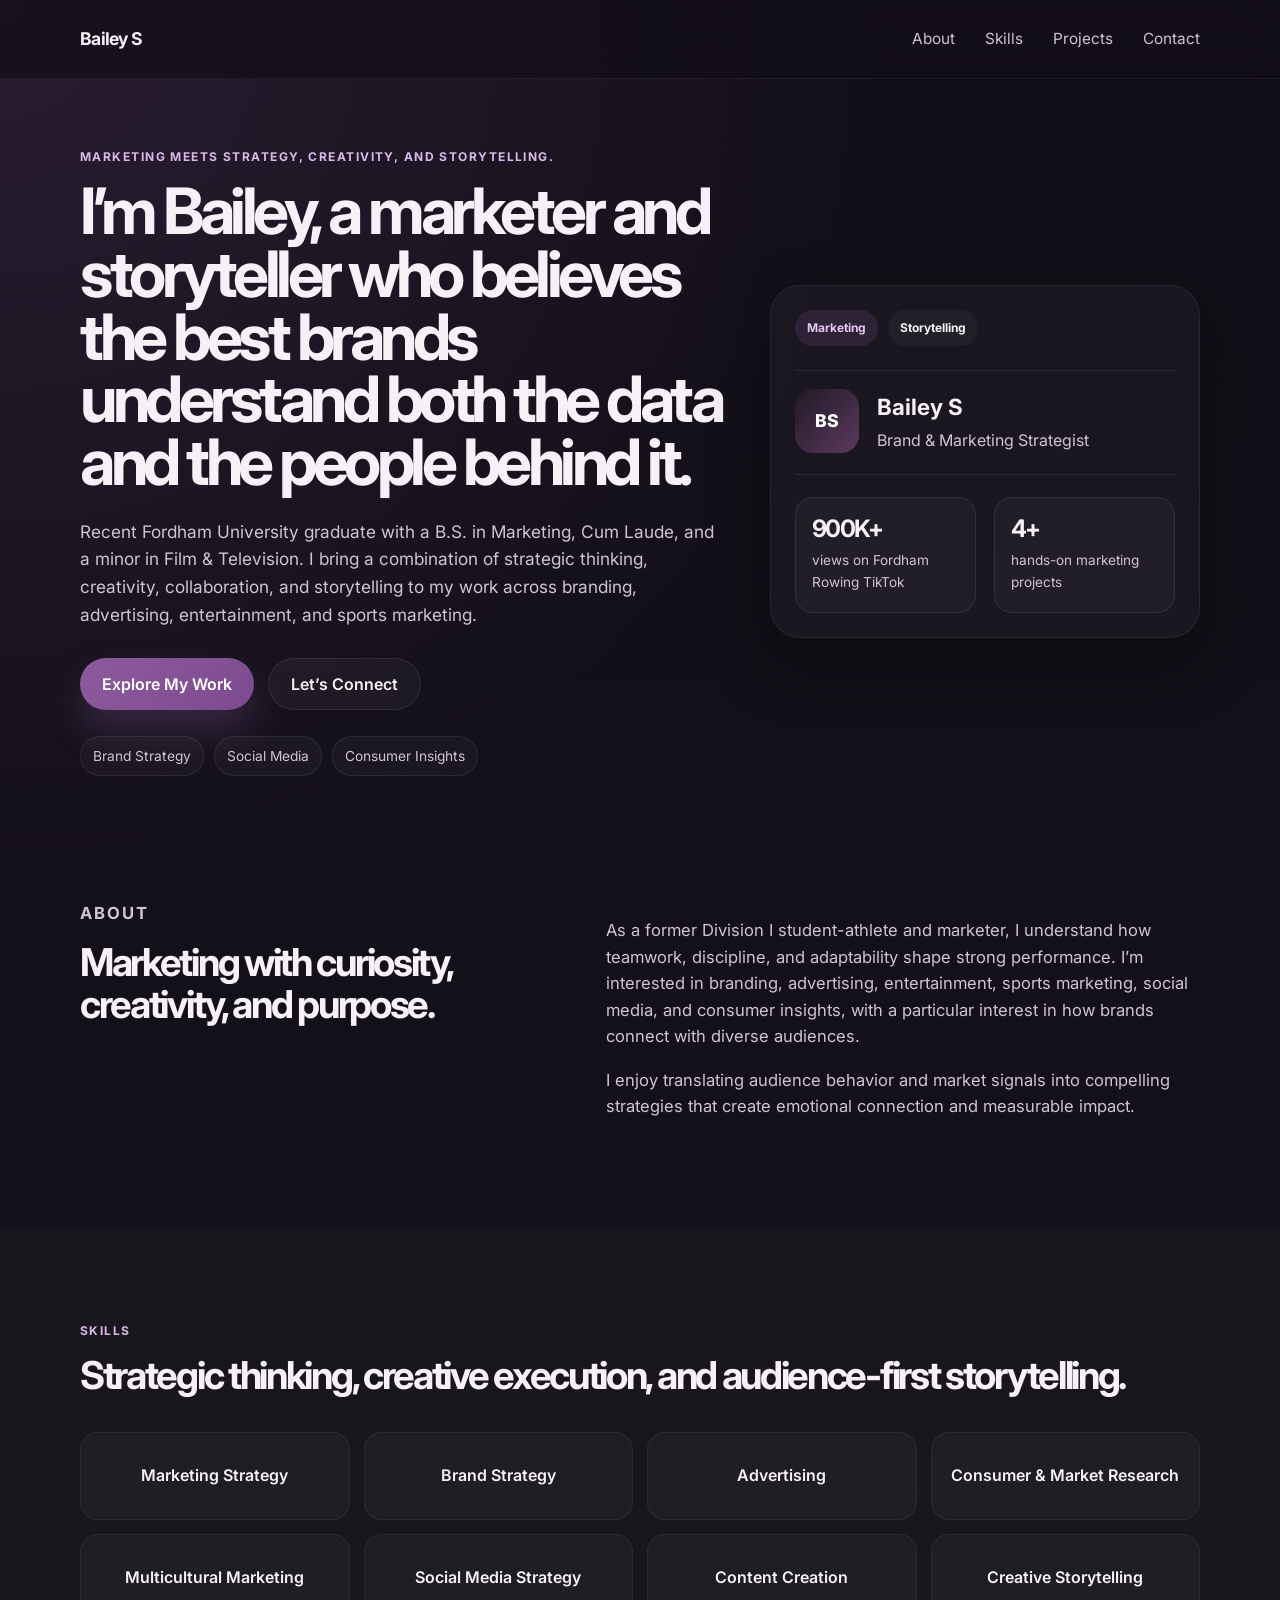
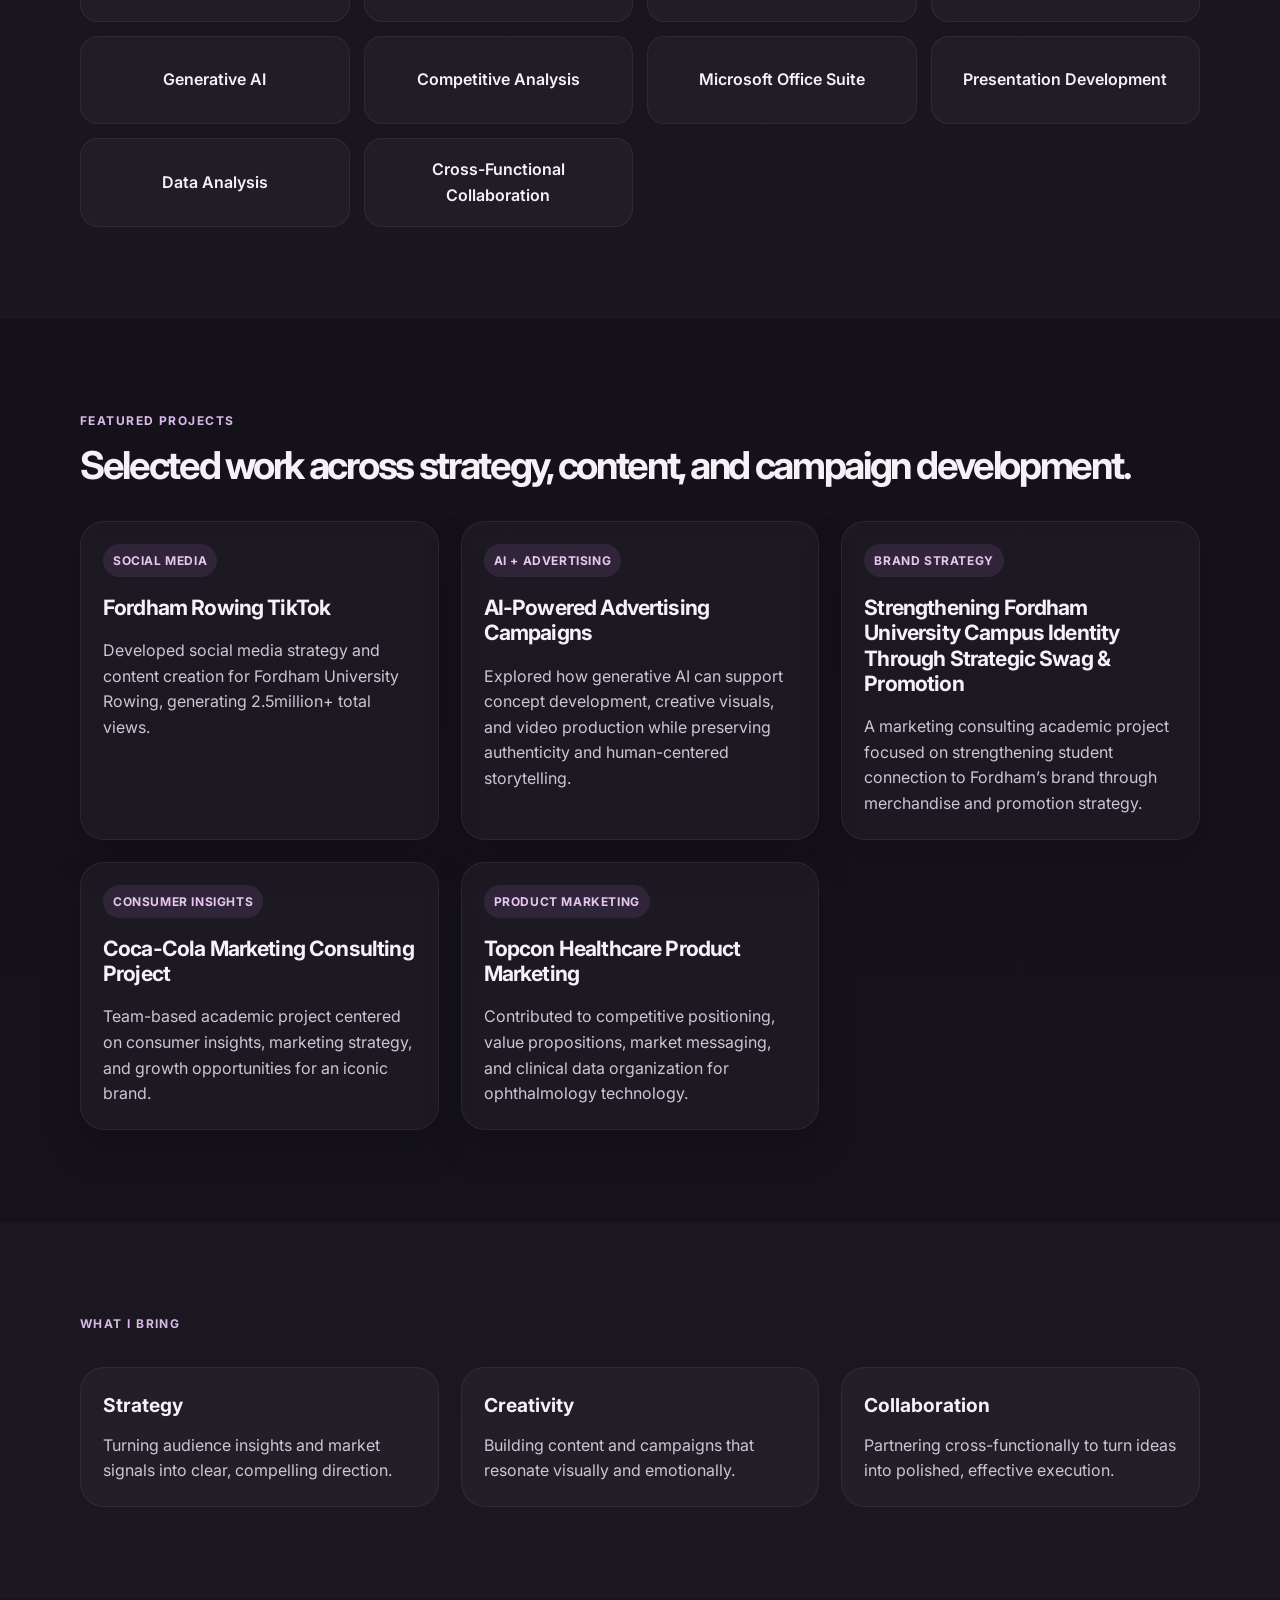
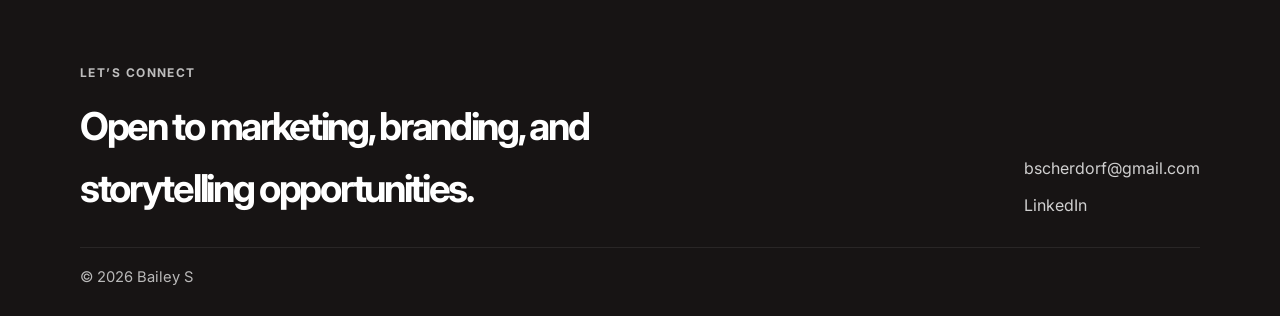
==== commit 76ba26e5: "Update index.html" ====
--- a/index.html
+++ b/index.html
@@ -141,7 +141,7 @@
                 <div class="project-tag">Social Media</div>
                 <h3>Fordham Rowing TikTok</h3>
                 <p>
-                  Developed social media strategy and content creation for Fordham University Rowing, generating 900,000+ total views.
+                  Developed social media strategy and content creation for Fordham University Rowing, generating 2.5million+ total views.
                 </p>
               </a>
             </article>
@@ -161,7 +161,7 @@
                 <div class="project-tag">Brand Strategy</div>
                 <h3>Strengthening Fordham University Campus Identity Through Strategic Swag &amp; Promotion</h3>
                 <p>
-                  A marketing consulting project focused on strengthening student connection to Fordham’s brand through merchandise and promotion strategy.
+                  A marketing consulting academic project focused on strengthening student connection to Fordham’s brand through merchandise and promotion strategy.
                 </p>
               </a>
             </article>
@@ -171,7 +171,7 @@
                 <div class="project-tag">Consumer Insights</div>
                 <h3>Coca-Cola Marketing Consulting Project</h3>
                 <p>
-                  Team-based project centered on consumer insights, marketing strategy, and growth opportunities for an iconic brand.
+                  Team-based academic project centered on consumer insights, marketing strategy, and growth opportunities for an iconic brand.
                 </p>
               </a>
             </article>
--- a/styles.css
+++ b/styles.css
@@ -589,6 +589,27 @@
 
 .rec-item:last-child {
   border-bottom: none;
+}
+
+.profile-screenshot-wrap {
+  margin-top: 12px;
+}
+
+.profile-screenshot {
+  margin: 0;
+  border-radius: 22px;
+  overflow: hidden;
+  border: 1px solid rgba(255, 255, 255, 0.06);
+  background: rgba(255, 255, 255, 0.03);
+  box-shadow: 0 18px 38px rgba(0, 0, 0, 0.18);
+}
+
+.profile-screenshot img {
+  display: block;
+  width: 100%;
+  height: auto;
+  max-width: 100%;
+  object-fit: contain;
 }
 
 .project-nav {
@@ -713,6 +734,10 @@
   .footer-inner {
     display: block;
   }
+
+  .profile-screenshot {
+    border-radius: 16px;
+  }
 }
 
 @media (prefers-reduced-motion: reduce) {
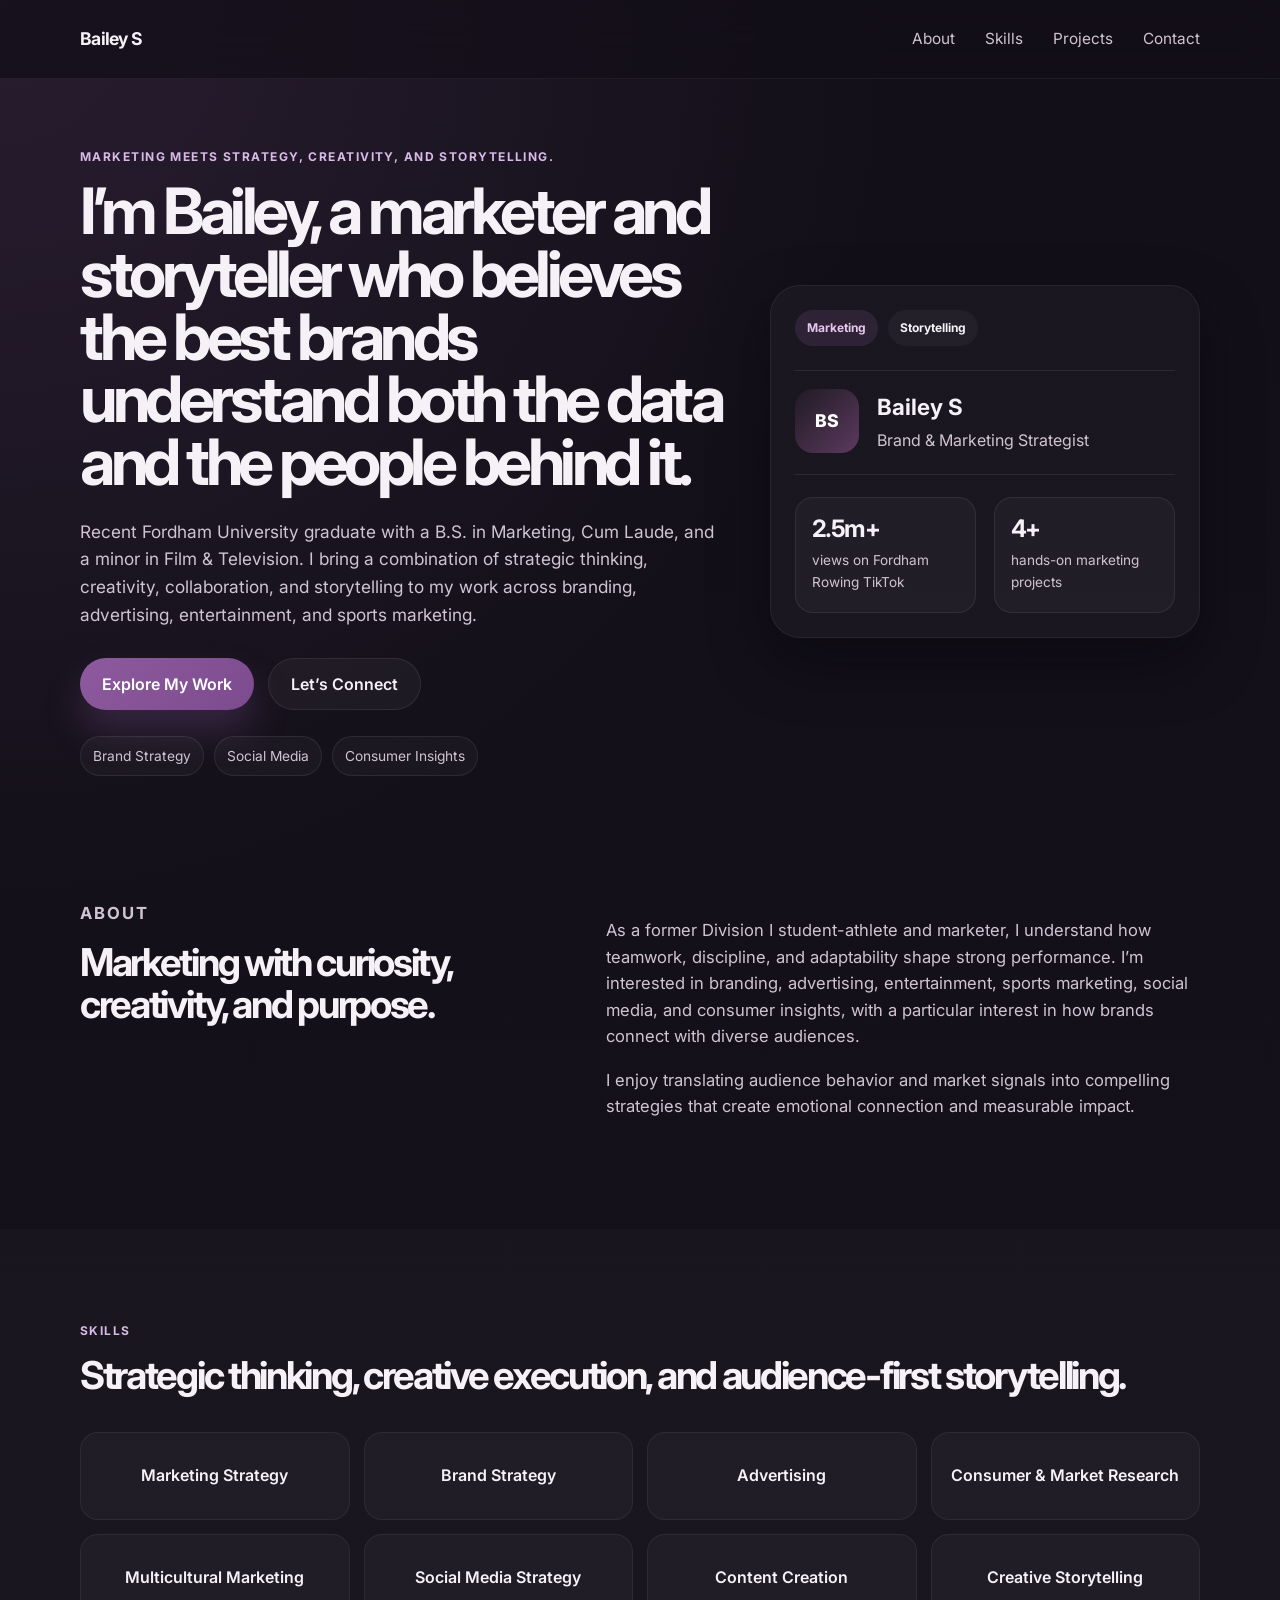
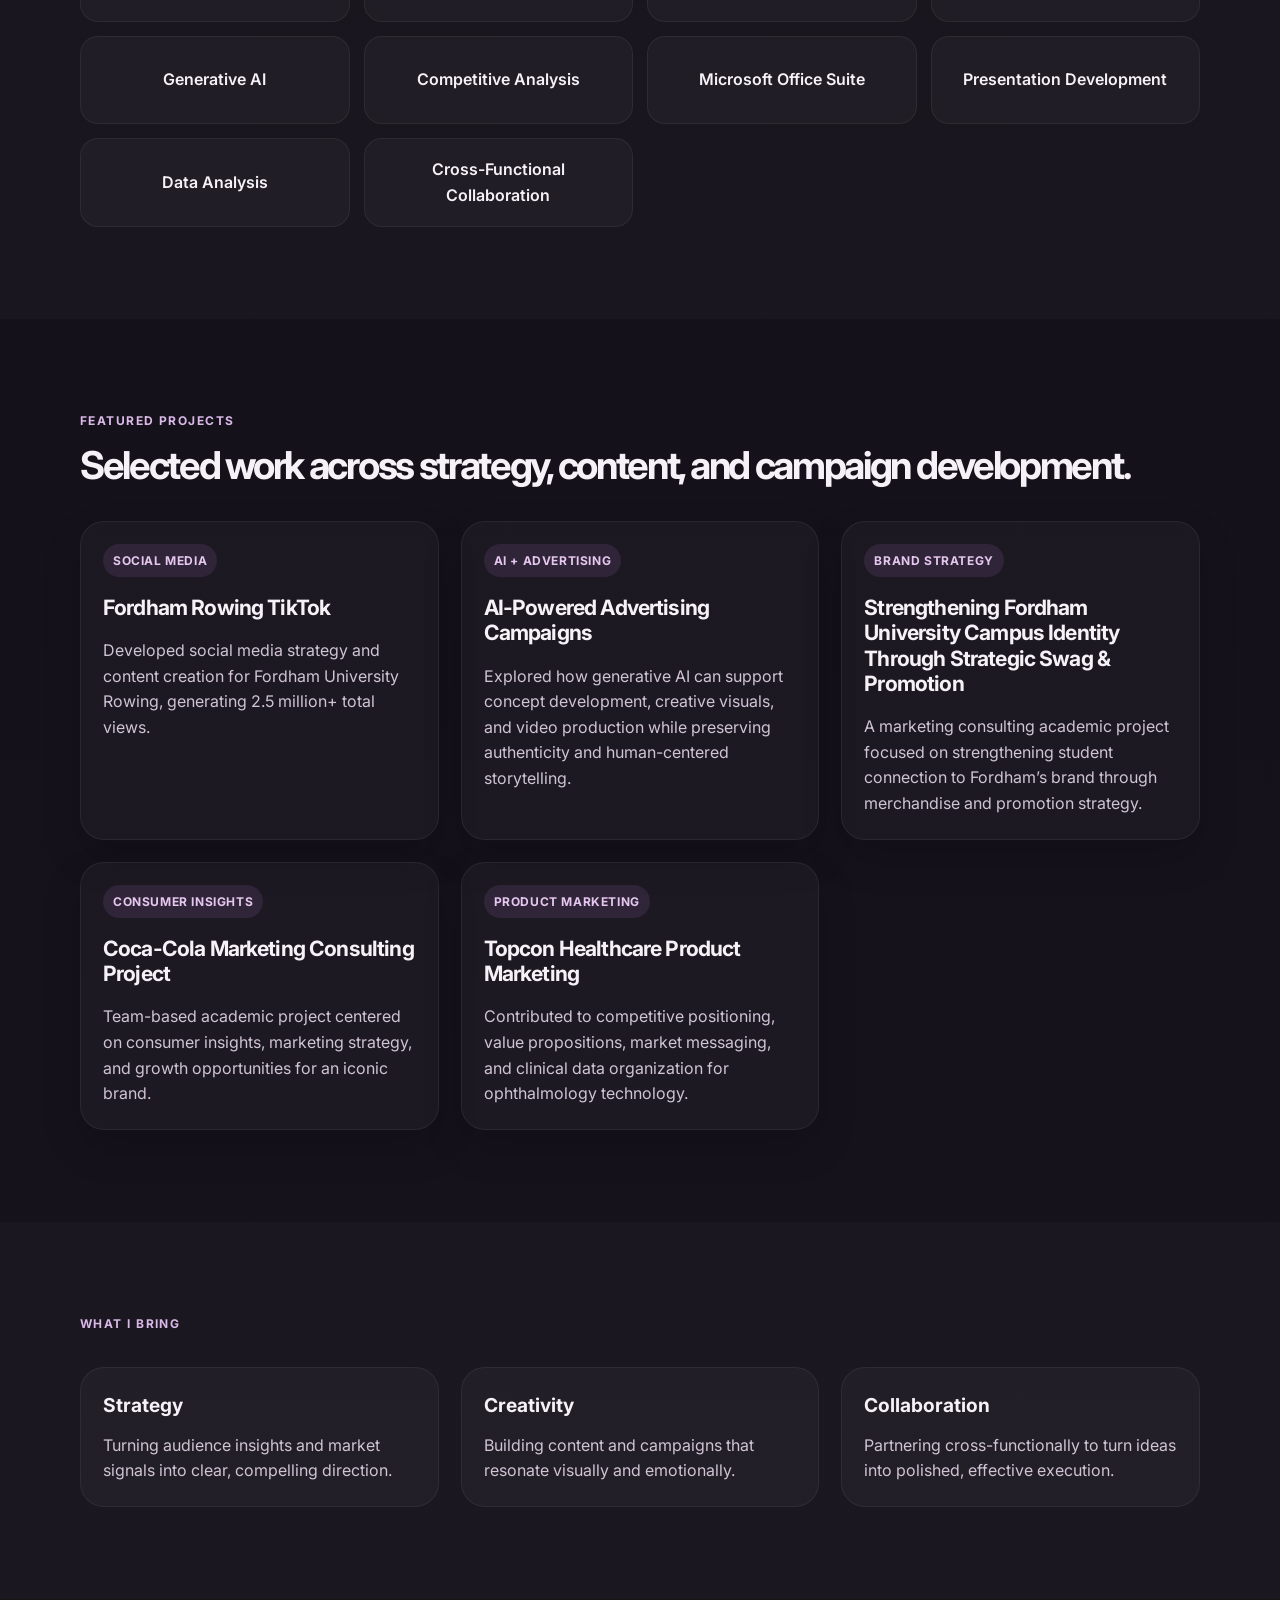
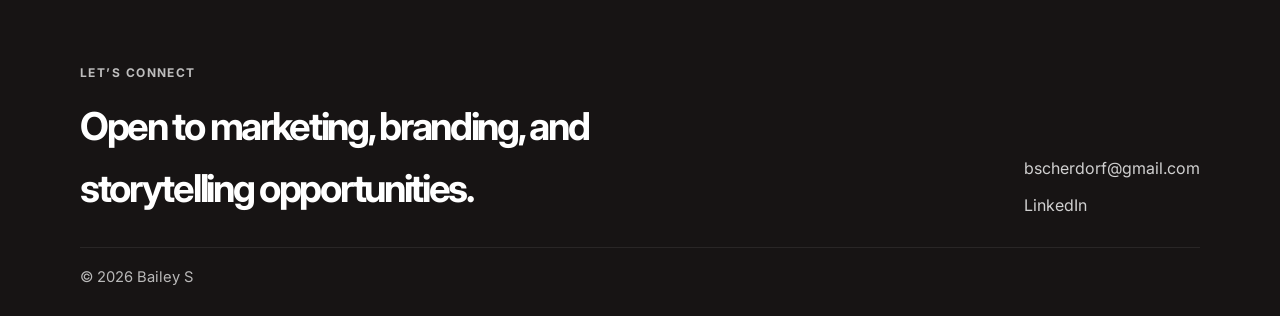
==== commit a51b4669: "Update index.html" ====
--- a/index.html
+++ b/index.html
@@ -74,7 +74,7 @@
             </div>
             <div class="stats-grid">
               <div>
-                <strong>900K+</strong>
+                <strong>2.5m+</strong>
                 <span>views on Fordham Rowing TikTok</span>
               </div>
               <div>
@@ -141,7 +141,7 @@
                 <div class="project-tag">Social Media</div>
                 <h3>Fordham Rowing TikTok</h3>
                 <p>
-                  Developed social media strategy and content creation for Fordham University Rowing, generating 2.5million+ total views.
+                  Developed social media strategy and content creation for Fordham University Rowing, generating 2.5 million+ total views.
                 </p>
               </a>
             </article>
